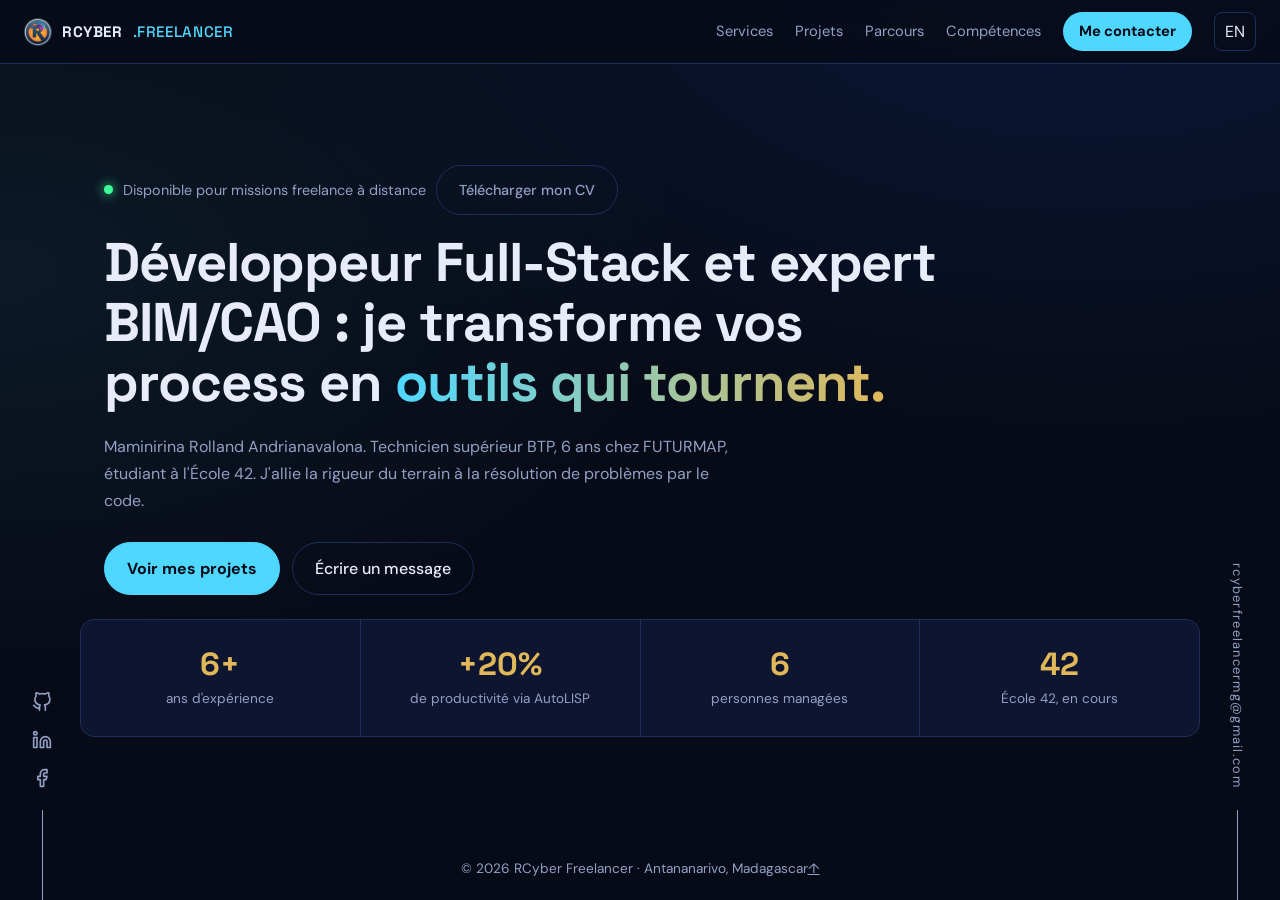
==== index.html @ d5f21560 "Merge branch 'main' of https://github.com/RollandMami/RollandMami.github.io" ====
<!doctype html>
<html lang="fr">
<head>
<meta charset="utf-8">
<meta name="viewport" content="width=device-width, initial-scale=1">
<title>Rolland Andrianavalona — Développeur Full-Stack, Django, BIM & CAO | RCyber Freelancer</title>
<meta name="description" content="Développeur Full-Stack (Python, Django, C/C++) et technicien BTP expert BIM/CAO (Revit, AutoCAD, IFC) à Madagascar. Applications sur mesure, automatisation AutoLISP, visualisation IFC. Missions freelance à distance.">
<meta name="author" content="Maminirina Rolland Andrianavalona">
<meta name="theme-color" content="#070b17">
<link rel="canonical" href="https://rollandmami.github.io/">
<meta property="og:type" content="website">
<meta property="og:title" content="Rolland Andrianavalona — Développeur Full-Stack, Django, BIM &amp; CAO | RCyber Freelancer">
<meta property="og:description" content="Développeur Full-Stack (Python, Django, C/C++) et technicien BTP expert BIM/CAO (Revit, AutoCAD, IFC) à Madagascar. Applications sur mesure, automatisation AutoLISP, visualisation IFC. Missions freelance à distance.">
<meta property="og:url" content="https://rollandmami.github.io/">
<meta property="og:image" content="https://rollandmami.github.io/assets/photo-profil.png">
<meta name="twitter:card" content="summary_large_image">
<link rel="preconnect" href="https://fonts.googleapis.com">
<link rel="preconnect" href="https://fonts.gstatic.com" crossorigin>
<link href="https://fonts.googleapis.com/css2?family=DM+Sans:wght@400;500;700&family=Space+Grotesk:wght@500;700&display=swap" rel="stylesheet">
<link rel="stylesheet" href="styles.css">
<link rel="icon" href="assets/logo_rolland.ico">
<script type="application/ld+json">
{"@context":"https://schema.org","@type":"Person","name":"Maminirina Rolland Andrianavalona","alternateName":"RCyber Freelancer","url":"https://rollandmami.github.io/","image":"https://rollandmami.github.io/assets/photo-profil.png","jobTitle":"Développeur Full-Stack & Expert BIM/CAO","email":"rcyberfreelancermg@gmail.com","address":{"@type":"PostalAddress","addressLocality":"Antananarivo","addressCountry":"MG"},"sameAs":["https://github.com/RollandMami"],"alumniOf":[{"@type":"EducationalOrganization","name":"École 42 Antananarivo"},{"@type":"EducationalOrganization","name":"IST-Tana"}],"knowsLanguage":["fr","en"],"knowsAbout":["Python","Django","C","C++","JavaScript","Flutter","Revit","AutoCAD","AutoLISP","BIM","IFC","Three.js"]}
</script>
</head>
<body>

<header class="top">
  <a class="brand" href="index.html" aria-label="Accueil"><img src="assets/logo_rolland.ico" alt="" width="28" height="28">RCYBER<b>.FREELANCER</b></a>
  <button class="burger" aria-label="Menu" aria-expanded="false">☰</button>
  <nav aria-label="Navigation principale">
    <a href="services.html" data-fr="Services" data-en="Services">Services</a>
    <a href="projects.html" data-fr="Projets" data-en="Projects">Projets</a>
    <a href="experience.html" data-fr="Parcours" data-en="Experience">Parcours</a>
    <a href="skills.html" data-fr="Compétences" data-en="Skills">Compétences</a>
    <a class="cta" href="contact.html" data-fr="Me contacter" data-en="Contact me">Me contacter</a>
    <button class="lang" type="button" aria-label="Switch language">EN</button>
  </nav>
</header>

<aside class="side side-left" aria-label="Réseaux sociaux"><ul><li><a href="https://github.com/RollandMami" target="_blank" rel="noopener noreferrer" aria-label="GitHub" title="GitHub"><svg viewBox="0 0 24 24" aria-hidden="true"><path d="M9 19c-5 1.5-5-2.5-7-3m14 6v-3.87a3.37 3.37 0 0 0-.94-2.61c3.14-.35 6.44-1.54 6.44-7A5.44 5.44 0 0 0 20 4.77 5.07 5.07 0 0 0 19.91 1S18.73.65 16 2.48a13.38 13.38 0 0 0-7 0C6.27.65 5.09 1 5.09 1A5.07 5.07 0 0 0 5 4.77a5.44 5.44 0 0 0-1.5 3.78c0 5.42 3.3 6.61 6.44 7A3.37 3.37 0 0 0 9 18.13V22"/></svg></a></li><li><a href="https://www.linkedin.com/in/VOTRE-PROFIL" target="_blank" rel="noopener noreferrer" aria-label="LinkedIn" title="LinkedIn"><svg viewBox="0 0 24 24" aria-hidden="true"><path d="M16 8a6 6 0 0 1 6 6v7h-4v-7a2 2 0 0 0-2-2 2 2 0 0 0-2 2v7h-4v-7a6 6 0 0 1 6-6z"/><rect x="2" y="9" width="4" height="12"/><circle cx="4" cy="4" r="2"/></svg></a></li><li><a href="https://www.facebook.com/VOTRE-PROFIL" target="_blank" rel="noopener noreferrer" aria-label="Facebook" title="Facebook"><svg viewBox="0 0 24 24" aria-hidden="true"><path d="M18 2h-3a5 5 0 0 0-5 5v3H7v4h3v8h4v-8h3l1-4h-4V7a1 1 0 0 1 1-1h3z"/></svg></a></li></ul></aside>
<aside class="side side-right"><a href="mailto:rcyberfreelancermg@gmail.com">rcyberfreelancermg@gmail.com</a></aside>
<main>
<section class="hero wrap" id="home">
  <div class="hero-text">
    <p class="status"><i></i><span data-fr="Disponible pour missions freelance à distance" data-en="Available for remote freelance work">Disponible pour missions freelance à distance</span><a class="btn" href="assets/cv-rolland-andrianavalona.pdf" download
      data-fr="Télécharger mon CV" data-en="Download my CV">Télécharger mon CV</a></p>
    <h1 data-fr="Développeur Full-Stack et expert BIM/CAO : je transforme vos process en <em>outils qui tournent.</em>" data-en="Full-Stack developer and BIM/CAD expert: I turn your workflows into <em>tools that run.</em>">Développeur Full-Stack et expert BIM/CAO : je transforme vos process en <em>outils qui tournent.</em></h1>
    <p class="lead" data-fr="Maminirina Rolland Andrianavalona. Technicien supérieur BTP, 6 ans chez FUTURMAP, étudiant à l'École 42. J'allie la rigueur du terrain à la résolution de problèmes par le code." data-en="Maminirina Rolland Andrianavalona. Civil engineering technician, 6 years at FUTURMAP, student at École 42. I combine field rigor with problem solving through code.">Maminirina Rolland Andrianavalona. Technicien supérieur BTP, 6 ans chez FUTURMAP, étudiant à l'École 42. J'allie la rigueur du terrain à la résolution de problèmes par le code.</p>
    <div class="actions">
      <a class="btn primary" href="projects.html" data-fr="Voir mes projets" data-en="See my work">Voir mes projets</a>
      <a class="btn" href="mailto:rcyberfreelancermg@gmail.com?subject=Projet%20freelance" data-fr="Écrire un message" data-en="Send a message">Écrire un message</a>
    </div>
  </div>
</section>

<section class="stats wrap" aria-label="Chiffres clés">
  <div><b>6+</b><span data-fr="ans d'expérience" data-en="years of experience">ans d'expérience</span></div>
  <div><b>+20%</b><span data-fr="de productivité via AutoLISP" data-en="productivity via AutoLISP">de productivité via AutoLISP</span></div>
  <div><b>6</b><span data-fr="personnes managées" data-en="people managed">personnes managées</span></div>
  <div><b>42</b><span data-fr="École 42, en cours" data-en="École 42, ongoing">École 42, en cours</span></div>
</section>
</main>
<footer class="wrap foot"><span>© <span id="year"></span> RCyber Freelancer · Antananarivo, Madagascar</span><div class="social-inline"><a href="https://github.com/RollandMami" target="_blank" rel="noopener noreferrer" aria-label="GitHub" title="GitHub"><svg viewBox="0 0 24 24" aria-hidden="true"><path d="M9 19c-5 1.5-5-2.5-7-3m14 6v-3.87a3.37 3.37 0 0 0-.94-2.61c3.14-.35 6.44-1.54 6.44-7A5.44 5.44 0 0 0 20 4.77 5.07 5.07 0 0 0 19.91 1S18.73.65 16 2.48a13.38 13.38 0 0 0-7 0C6.27.65 5.09 1 5.09 1A5.07 5.07 0 0 0 5 4.77a5.44 5.44 0 0 0-1.5 3.78c0 5.42 3.3 6.61 6.44 7A3.37 3.37 0 0 0 9 18.13V22"/></svg></a><a href="https://www.linkedin.com/in/VOTRE-PROFIL" target="_blank" rel="noopener noreferrer" aria-label="LinkedIn" title="LinkedIn"><svg viewBox="0 0 24 24" aria-hidden="true"><path d="M16 8a6 6 0 0 1 6 6v7h-4v-7a2 2 0 0 0-2-2 2 2 0 0 0-2 2v7h-4v-7a6 6 0 0 1 6-6z"/><rect x="2" y="9" width="4" height="12"/><circle cx="4" cy="4" r="2"/></svg></a><a href="https://www.facebook.com/VOTRE-PROFIL" target="_blank" rel="noopener noreferrer" aria-label="Facebook" title="Facebook"><svg viewBox="0 0 24 24" aria-hidden="true"><path d="M18 2h-3a5 5 0 0 0-5 5v3H7v4h3v8h4v-8h3l1-4h-4V7a1 1 0 0 1 1-1h3z"/></svg></a></div><a href="#" aria-label="Haut de page">↑</a></footer>
<script src="script.js"></script>
</body>
</html>
---- styles.css ----
:root{--bg:#070b17;--panel:#0e1530;--line:#1f2d5a;--cyan:#4fd8ff;--gold:#e0b85a;--text:#e8ecf8;--mut:#93a0c4;--r:14px}
*{box-sizing:border-box;margin:0}
html{scroll-behavior:smooth;scroll-padding-top:80px}
body{background:radial-gradient(900px 500px at 85% -5%,#12307a55,transparent),radial-gradient(700px 400px at 0 30%,#4fd8ff12,transparent),var(--bg);color:var(--text);font:400 1rem/1.7 'DM Sans',system-ui,sans-serif}
a{color:inherit}
:focus-visible{outline:2px solid var(--cyan);outline-offset:3px}
.wrap{max-width:1120px;margin:0 auto;padding:0 24px}
.top{position:sticky;top:0;z-index:10;display:flex;justify-content:space-between;align-items:center;padding:12px 24px;background:#070b17cc;backdrop-filter:blur(12px);border-bottom:1px solid var(--line)}
.brand{display:flex;align-items:center;gap:10px;text-decoration:none;font:700 .95rem 'Space Grotesk',sans-serif;letter-spacing:.04em}
.brand b{color:var(--cyan);font-weight:500}
nav{display:flex;align-items:center;gap:22px}
nav a{text-decoration:none;color:var(--mut);font-size:.92rem}
nav a:hover{color:var(--text)}
nav .cta{color:var(--bg);background:var(--cyan);padding:7px 16px;border-radius:99px;font-weight:700}
.lang,.burger{background:none;border:1px solid var(--line);color:var(--text);border-radius:8px;padding:5px 10px;cursor:pointer;font:inherit}
.burger{display:none}
.hero{display:grid;grid-template-columns:1fr;gap:40px;align-items:center;min-height:calc(100vh - 60px);padding-top:40px;padding-bottom:40px}
.status{display:flex;align-items:center;gap:10px;color:var(--mut);font-size:.9rem;margin-bottom:18px}
.status i{width:9px;height:9px;border-radius:50%;background:#3dff9a;box-shadow:0 0 12px #3dff9a}
h1{font:700 clamp(2rem,4.4vw,3.4rem)/1.1 'Space Grotesk',sans-serif;letter-spacing:-.02em}
h1 em{font-style:normal;background:linear-gradient(90deg,var(--cyan),var(--gold));-webkit-background-clip:text;background-clip:text;color:transparent}
.lead{color:var(--mut);max-width:58ch;margin:20px 0 28px}
.actions{display:flex;flex-wrap:wrap;gap:12px}
.btn{display:inline-block;text-decoration:none;padding:12px 22px;border-radius:99px;border:1px solid var(--line);font-weight:500;transition:.2s}
.btn:hover{border-color:var(--cyan)}
.btn.primary{background:var(--cyan);color:var(--bg);border-color:var(--cyan);font-weight:700}
.stats{display:grid;grid-template-columns:repeat(4,1fr);gap:1px;background:var(--line);border:1px solid var(--line);border-radius:var(--r);overflow:hidden;padding:0}
.stats div{background:var(--panel);padding:24px;text-align:center}
.stats b{display:block;font:700 2rem 'Space Grotesk',sans-serif;color:var(--gold)}
.stats span{color:var(--mut);font-size:.85rem}
.sec{padding-top:96px}
h2{font:700 clamp(1.6rem,3vw,2.2rem) 'Space Grotesk',sans-serif;margin-bottom:28px;letter-spacing:-.01em}
h3{font:700 1.1rem 'Space Grotesk',sans-serif;margin-bottom:8px}
.grid3{display:grid;grid-template-columns:repeat(3,1fr);gap:18px}
.grid3 article,.skills>div{background:var(--panel);border:1px solid var(--line);border-radius:var(--r);padding:24px}
.grid3 article p{color:var(--mut);font-size:.95rem}
.chips{display:flex;flex-wrap:wrap;gap:6px;margin-top:14px}
.chips span{font-size:.78rem;padding:3px 10px;border:1px solid var(--line);border-radius:99px;color:var(--cyan)}
.kind{display:block;color:var(--gold);font-size:.8rem;margin-bottom:6px}
.projects .feat{grid-column:span 3;border-color:var(--cyan);background:linear-gradient(120deg,#12307a55,var(--panel))}
.projects .feat p{max-width:70ch}
.projects article>a{display:inline-block;margin-top:12px;color:var(--cyan)}
.note{margin-top:20px;color:var(--mut)}
.timeline{list-style:none;padding:0 0 0 24px;border-left:1px solid var(--line)}
.timeline li{position:relative;padding:0 0 32px 12px}
.timeline li::before{content:"";position:absolute;left:-30px;top:8px;width:11px;height:11px;border-radius:50%;background:var(--gold)}
.timeline time{color:var(--gold);font-size:.85rem}
.timeline p{color:var(--mut);max-width:70ch}
.edu{margin-top:22px;color:var(--mut)}
.contact{text-align:center;padding-bottom:40px}
.contact p{color:var(--mut);margin-bottom:24px}
.contact .actions{justify-content:center}
.foot{display:flex;justify-content:space-between;padding-top:40px;padding-bottom:40px;color:var(--mut);font-size:.85rem}
@media(max-width:860px){
.hero,.grid3,.stats{grid-template-columns:1fr}
.stats{grid-template-columns:1fr 1fr}
.projects .feat{grid-column:auto}
.burger{display:block}
nav{display:none;position:absolute;top:100%;left:0;right:0;flex-direction:column;padding:18px;background:var(--bg);border-bottom:1px solid var(--line)}
nav.open{display:flex}
.hero{min-height:0}
}
@media(prefers-reduced-motion:reduce){html{scroll-behavior:auto}}

.form{max-width:560px;margin:0 auto;display:grid;gap:16px;text-align:left}
.form label{display:grid;gap:6px;color:var(--mut);font-size:.9rem}
.form input:not([type=hidden]),.form textarea{width:100%;background:var(--panel);border:1px solid var(--line);border-radius:10px;padding:12px 14px;color:var(--text);font:inherit}
.form input:focus,.form textarea:focus{border-color:var(--cyan);outline:none;box-shadow:0 0 0 3px #4fd8ff33}
.form .btn{justify-self:start;cursor:pointer;font:inherit;font-weight:700}
.form .btn:disabled{opacity:.6;cursor:wait}
.form-status{min-height:1.5em;font-size:.92rem;margin:0!important}
.form-status.ok{color:#3dff9a}.form-status.err{color:#ff8a8a}
.alt{margin-top:22px;color:var(--mut)!important;font-size:.9rem}
.alt a{color:var(--cyan)}

.chips span{display:inline-flex;align-items:center;gap:7px;padding:4px 11px 4px 8px}
.chips .ic{width:16px;height:16px;flex:none}

/* Multi-pages */
nav a.active{color:var(--text)}
nav a:not(.cta).active{border-bottom:2px solid var(--cyan);padding-bottom:2px}
nav .cta.active{box-shadow:0 0 0 3px #4fd8ff33}

/* Chaque page remplit exactement la hauteur de l'écran, sans blanc en bas */
html{background:var(--bg)}
body{min-height:100vh;min-height:100dvh;display:flex;flex-direction:column}
main{flex:1;display:flex;flex-direction:column;justify-content:center;width:100%}
main>*{width:100%}
.hero{min-height:0;padding-top:24px;padding-bottom:24px}
.stats{margin-bottom:24px}
main>.sec{padding-top:40px;padding-bottom:24px}
.contact{padding-bottom:24px}
.foot{padding-top:20px;padding-bottom:20px}

/* Accueil : texte seul */
.hero-text{max-width:860px}

/* Réseaux sociaux + email : lignes latérales fixes (écrans larges) */
.side{display:none;position:fixed;bottom:0;z-index:5;flex-direction:column;align-items:center;gap:22px}
.side::after{content:"";width:1px;height:90px;background:var(--mut)}
.side-left{left:32px}.side-right{right:32px}
.side ul{list-style:none;padding:0;display:flex;flex-direction:column;gap:18px}
.side a,.social-inline a{color:var(--mut);display:block;transition:.2s}
.side a:hover,.social-inline a:hover{color:var(--cyan);transform:translateY(-3px)}
.side svg,.social-inline svg{width:20px;height:20px;display:block;fill:none;stroke:currentColor;stroke-width:2;stroke-linecap:round;stroke-linejoin:round}
.side-right a{writing-mode:vertical-rl;letter-spacing:.1em;font-size:.8rem;text-decoration:none}
.social-inline{display:flex;gap:18px}
@media(min-width:1280px){.side{display:flex}.social-inline{display:none}}

/* Parcours : colonne profil à gauche */
.about{display:grid;grid-template-columns:300px 1fr;gap:48px;align-items:start}
.profile{position:sticky;top:84px;background:var(--panel);border:1px solid var(--line);border-radius:var(--r);padding:20px}
.profile img{display:block;width:100%;height:auto;aspect-ratio:4/5;object-fit:cover;object-position:center top;border-radius:10px;border:2px solid var(--cyan);box-shadow:0 0 30px #4fd8ff33}
.profile h3{margin:18px 0 12px}
.profile dl{display:grid;gap:12px;margin:0}
.profile dt{color:var(--gold);font-size:.78rem;text-transform:uppercase;letter-spacing:.06em}
.profile dd{margin:2px 0 0;color:var(--text);font-size:.95rem}
@media(max-width:860px){.about{grid-template-columns:1fr;gap:28px}.profile{position:static;max-width:340px}}

/* Captures de projets + agrandissement */
.shots{display:grid;grid-template-columns:repeat(3,1fr);gap:6px;margin:-8px -8px 16px}
.shot{display:block;border-radius:8px;overflow:hidden;border:1px solid var(--line);cursor:zoom-in;line-height:0;transition:.2s}
.shot:first-child{grid-column:1/-1}
.shot img{width:100%;height:auto;aspect-ratio:16/9;object-fit:cover;display:block;transition:transform .3s}
.shot:hover{border-color:var(--cyan)}
.shot:hover img{transform:scale(1.03)}
.lb{position:fixed;inset:0;z-index:50;display:grid;grid-template-rows:1fr auto;place-items:center;gap:10px;padding:16px;background:#030612f2}
.lb[hidden]{display:none}
.lb img{max-width:96vw;max-height:calc(100vh - 100px);max-height:calc(100dvh - 100px);width:auto;height:auto;border-radius:6px;background:#fff0}
.lb p{color:var(--mut);font-size:.9rem;text-align:center;margin:0}
.lb button{position:absolute;background:var(--panel);border:1px solid var(--line);color:var(--text);border-radius:50%;width:44px;height:44px;font:inherit;font-size:1.3rem;cursor:pointer;line-height:1}
.lb button:hover{border-color:var(--cyan);color:var(--cyan)}
.lb .x{top:14px;right:14px}.lb .pv{left:14px;top:50%}.lb .nx{right:14px;top:50%}
.lb-open{overflow:hidden}
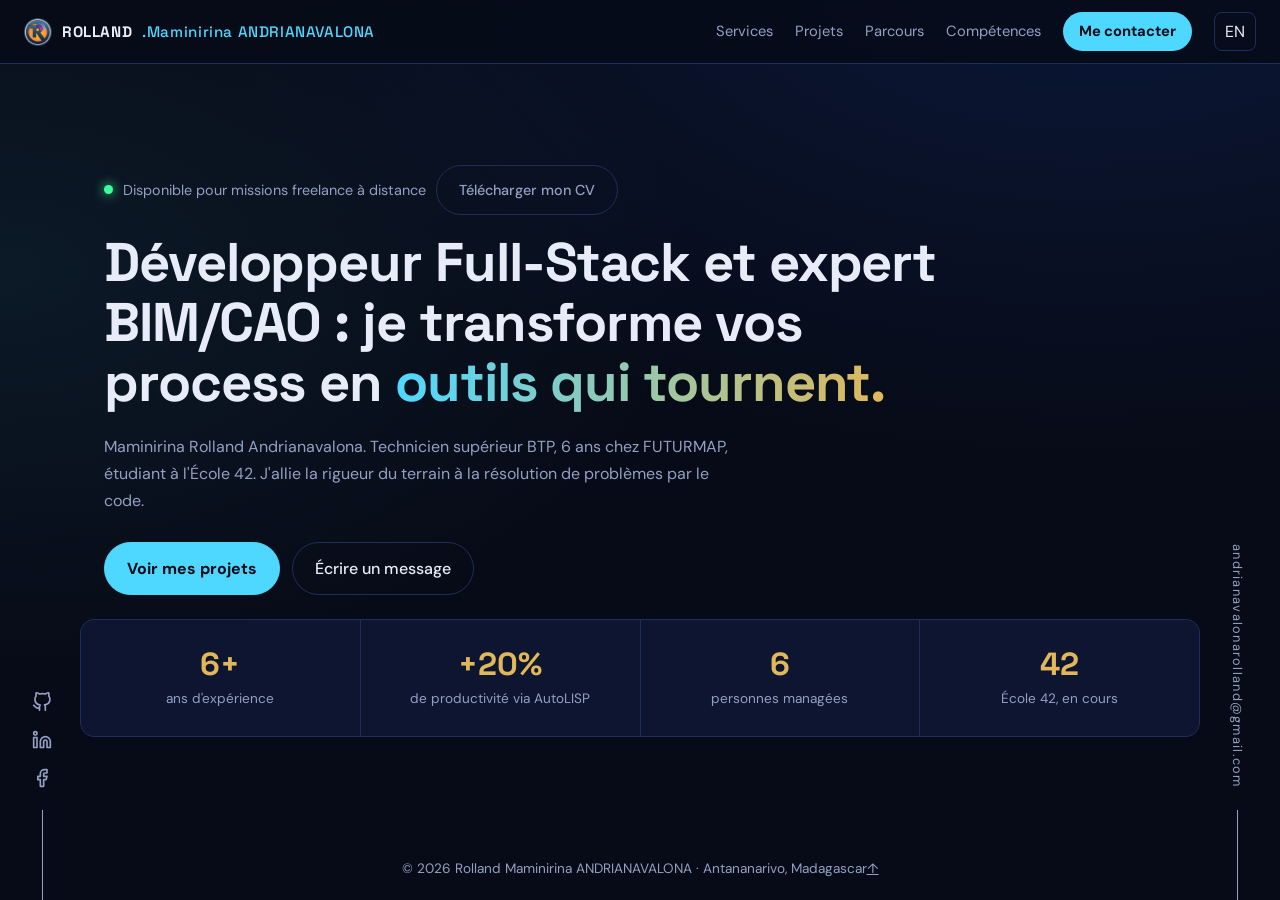
==== commit 1edee97c: "link, mail, skills css" ====
--- a/index.html
+++ b/index.html
@@ -1,67 +1,120 @@
 <!doctype html>
 <html lang="fr">
+
 <head>
-<meta charset="utf-8">
-<meta name="viewport" content="width=device-width, initial-scale=1">
-<title>Rolland Andrianavalona — Développeur Full-Stack, Django, BIM & CAO | RCyber Freelancer</title>
-<meta name="description" content="Développeur Full-Stack (Python, Django, C/C++) et technicien BTP expert BIM/CAO (Revit, AutoCAD, IFC) à Madagascar. Applications sur mesure, automatisation AutoLISP, visualisation IFC. Missions freelance à distance.">
-<meta name="author" content="Maminirina Rolland Andrianavalona">
-<meta name="theme-color" content="#070b17">
-<link rel="canonical" href="https://rollandmami.github.io/">
-<meta property="og:type" content="website">
-<meta property="og:title" content="Rolland Andrianavalona — Développeur Full-Stack, Django, BIM &amp; CAO | RCyber Freelancer">
-<meta property="og:description" content="Développeur Full-Stack (Python, Django, C/C++) et technicien BTP expert BIM/CAO (Revit, AutoCAD, IFC) à Madagascar. Applications sur mesure, automatisation AutoLISP, visualisation IFC. Missions freelance à distance.">
-<meta property="og:url" content="https://rollandmami.github.io/">
-<meta property="og:image" content="https://rollandmami.github.io/assets/photo-profil.png">
-<meta name="twitter:card" content="summary_large_image">
-<link rel="preconnect" href="https://fonts.googleapis.com">
-<link rel="preconnect" href="https://fonts.gstatic.com" crossorigin>
-<link href="https://fonts.googleapis.com/css2?family=DM+Sans:wght@400;500;700&family=Space+Grotesk:wght@500;700&display=swap" rel="stylesheet">
-<link rel="stylesheet" href="styles.css">
-<link rel="icon" href="assets/logo_rolland.ico">
-<script type="application/ld+json">
-{"@context":"https://schema.org","@type":"Person","name":"Maminirina Rolland Andrianavalona","alternateName":"RCyber Freelancer","url":"https://rollandmami.github.io/","image":"https://rollandmami.github.io/assets/photo-profil.png","jobTitle":"Développeur Full-Stack & Expert BIM/CAO","email":"rcyberfreelancermg@gmail.com","address":{"@type":"PostalAddress","addressLocality":"Antananarivo","addressCountry":"MG"},"sameAs":["https://github.com/RollandMami"],"alumniOf":[{"@type":"EducationalOrganization","name":"École 42 Antananarivo"},{"@type":"EducationalOrganization","name":"IST-Tana"}],"knowsLanguage":["fr","en"],"knowsAbout":["Python","Django","C","C++","JavaScript","Flutter","Revit","AutoCAD","AutoLISP","BIM","IFC","Three.js"]}
+  <meta charset="utf-8">
+  <meta name="viewport" content="width=device-width, initial-scale=1">
+  <title>Rolland Andrianavalona — Développeur Full-Stack, Django, BIM & CAO | RCyber Freelancer</title>
+  <meta name="description"
+    content="Développeur Full-Stack (Python, Django, C/C++) et technicien BTP expert BIM/CAO (Revit, AutoCAD, IFC) à Madagascar. Applications sur mesure, automatisation AutoLISP, visualisation IFC. Missions freelance à distance.">
+  <meta name="author" content="Maminirina Rolland Andrianavalona">
+  <meta name="theme-color" content="#070b17">
+  <link rel="canonical" href="https://rollandmami.github.io/">
+  <meta property="og:type" content="website">
+  <meta property="og:title"
+    content="Rolland Maminirina Andrianavalona — Développeur Full-Stack, Django, BIM &amp; CAO | RCyber Freelancer">
+  <meta property="og:description"
+    content="Développeur Full-Stack (Python, Django, C/C++) et technicien BTP expert BIM/CAO (Revit, AutoCAD, IFC) à Madagascar. Applications sur mesure, automatisation AutoLISP, visualisation IFC. Missions freelance à distance.">
+  <meta property="og:url" content="https://rollandmami.github.io/">
+  <meta property="og:image" content="https://rollandmami.github.io/assets/photo-profil.png">
+  <meta name="twitter:card" content="summary_large_image">
+  <link rel="preconnect" href="https://fonts.googleapis.com">
+  <link rel="preconnect" href="https://fonts.gstatic.com" crossorigin>
+  <link
+    href="https://fonts.googleapis.com/css2?family=DM+Sans:wght@400;500;700&family=Space+Grotesk:wght@500;700&display=swap"
+    rel="stylesheet">
+  <link rel="stylesheet" href="styles.css">
+  <link rel="icon" href="assets/logo_rolland.ico">
+  <script type="application/ld+json">
+{"@context":"https://schema.org","@type":"Person","name":"Maminirina Rolland Andrianavalona","alternateName":"RCyber Freelancer","url":"https://rollandmami.github.io/","image":"https://rollandmami.github.io/assets/photo-profil.png","jobTitle":"Développeur Full-Stack & Expert BIM/CAO","email":"andrianavalonarolland@gmail.com","address":{"@type":"PostalAddress","addressLocality":"Antananarivo","addressCountry":"MG"},"sameAs":["https://github.com/RollandMami"],"alumniOf":[{"@type":"EducationalOrganization","name":"École 42 Antananarivo"},{"@type":"EducationalOrganization","name":"IST-Tana"}],"knowsLanguage":["fr","en"],"knowsAbout":["Python","Django","C","C++","JavaScript","Flutter","Revit","AutoCAD","AutoLISP","BIM","IFC","Three.js"]}
 </script>
 </head>
+
 <body>
 
-<header class="top">
-  <a class="brand" href="index.html" aria-label="Accueil"><img src="assets/logo_rolland.ico" alt="" width="28" height="28">RCYBER<b>.FREELANCER</b></a>
-  <button class="burger" aria-label="Menu" aria-expanded="false">☰</button>
-  <nav aria-label="Navigation principale">
-    <a href="services.html" data-fr="Services" data-en="Services">Services</a>
-    <a href="projects.html" data-fr="Projets" data-en="Projects">Projets</a>
-    <a href="experience.html" data-fr="Parcours" data-en="Experience">Parcours</a>
-    <a href="skills.html" data-fr="Compétences" data-en="Skills">Compétences</a>
-    <a class="cta" href="contact.html" data-fr="Me contacter" data-en="Contact me">Me contacter</a>
-    <button class="lang" type="button" aria-label="Switch language">EN</button>
-  </nav>
-</header>
+  <header class="top">
+    <a class="brand" href="index.html" aria-label="Accueil"><img src="assets/logo_rolland.ico" alt="" width="28"
+        height="28">ROLLAND<b>.Maminirina ANDRIANAVALONA</b></a>
+    <button class="burger" aria-label="Menu" aria-expanded="false">☰</button>
+    <nav aria-label="Navigation principale">
+      <a href="services.html" data-fr="Services" data-en="Services">Services</a>
+      <a href="projects.html" data-fr="Projets" data-en="Projects">Projets</a>
+      <a href="experience.html" data-fr="Parcours" data-en="Experience">Parcours</a>
+      <a href="skills.html" data-fr="Compétences" data-en="Skills">Compétences</a>
+      <a class="cta" href="contact.html" data-fr="Me contacter" data-en="Contact me">Me contacter</a>
+      <button class="lang" type="button" aria-label="Switch language">EN</button>
+    </nav>
+  </header>
 
-<aside class="side side-left" aria-label="Réseaux sociaux"><ul><li><a href="https://github.com/RollandMami" target="_blank" rel="noopener noreferrer" aria-label="GitHub" title="GitHub"><svg viewBox="0 0 24 24" aria-hidden="true"><path d="M9 19c-5 1.5-5-2.5-7-3m14 6v-3.87a3.37 3.37 0 0 0-.94-2.61c3.14-.35 6.44-1.54 6.44-7A5.44 5.44 0 0 0 20 4.77 5.07 5.07 0 0 0 19.91 1S18.73.65 16 2.48a13.38 13.38 0 0 0-7 0C6.27.65 5.09 1 5.09 1A5.07 5.07 0 0 0 5 4.77a5.44 5.44 0 0 0-1.5 3.78c0 5.42 3.3 6.61 6.44 7A3.37 3.37 0 0 0 9 18.13V22"/></svg></a></li><li><a href="https://www.linkedin.com/in/VOTRE-PROFIL" target="_blank" rel="noopener noreferrer" aria-label="LinkedIn" title="LinkedIn"><svg viewBox="0 0 24 24" aria-hidden="true"><path d="M16 8a6 6 0 0 1 6 6v7h-4v-7a2 2 0 0 0-2-2 2 2 0 0 0-2 2v7h-4v-7a6 6 0 0 1 6-6z"/><rect x="2" y="9" width="4" height="12"/><circle cx="4" cy="4" r="2"/></svg></a></li><li><a href="https://www.facebook.com/VOTRE-PROFIL" target="_blank" rel="noopener noreferrer" aria-label="Facebook" title="Facebook"><svg viewBox="0 0 24 24" aria-hidden="true"><path d="M18 2h-3a5 5 0 0 0-5 5v3H7v4h3v8h4v-8h3l1-4h-4V7a1 1 0 0 1 1-1h3z"/></svg></a></li></ul></aside>
-<aside class="side side-right"><a href="mailto:rcyberfreelancermg@gmail.com">rcyberfreelancermg@gmail.com</a></aside>
-<main>
-<section class="hero wrap" id="home">
-  <div class="hero-text">
-    <p class="status"><i></i><span data-fr="Disponible pour missions freelance à distance" data-en="Available for remote freelance work">Disponible pour missions freelance à distance</span><a class="btn" href="assets/cv-rolland-andrianavalona.pdf" download
-      data-fr="Télécharger mon CV" data-en="Download my CV">Télécharger mon CV</a></p>
-    <h1 data-fr="Développeur Full-Stack et expert BIM/CAO : je transforme vos process en <em>outils qui tournent.</em>" data-en="Full-Stack developer and BIM/CAD expert: I turn your workflows into <em>tools that run.</em>">Développeur Full-Stack et expert BIM/CAO : je transforme vos process en <em>outils qui tournent.</em></h1>
-    <p class="lead" data-fr="Maminirina Rolland Andrianavalona. Technicien supérieur BTP, 6 ans chez FUTURMAP, étudiant à l'École 42. J'allie la rigueur du terrain à la résolution de problèmes par le code." data-en="Maminirina Rolland Andrianavalona. Civil engineering technician, 6 years at FUTURMAP, student at École 42. I combine field rigor with problem solving through code.">Maminirina Rolland Andrianavalona. Technicien supérieur BTP, 6 ans chez FUTURMAP, étudiant à l'École 42. J'allie la rigueur du terrain à la résolution de problèmes par le code.</p>
-    <div class="actions">
-      <a class="btn primary" href="projects.html" data-fr="Voir mes projets" data-en="See my work">Voir mes projets</a>
-      <a class="btn" href="mailto:rcyberfreelancermg@gmail.com?subject=Projet%20freelance" data-fr="Écrire un message" data-en="Send a message">Écrire un message</a>
-    </div>
-  </div>
-</section>
+  <aside class="side side-left" aria-label="Réseaux sociaux">
+    <ul>
+      <li><a href="https://github.com/RollandMami" target="_blank" rel="noopener noreferrer" aria-label="GitHub"
+          title="GitHub"><svg viewBox="0 0 24 24" aria-hidden="true">
+            <path
+              d="M9 19c-5 1.5-5-2.5-7-3m14 6v-3.87a3.37 3.37 0 0 0-.94-2.61c3.14-.35 6.44-1.54 6.44-7A5.44 5.44 0 0 0 20 4.77 5.07 5.07 0 0 0 19.91 1S18.73.65 16 2.48a13.38 13.38 0 0 0-7 0C6.27.65 5.09 1 5.09 1A5.07 5.07 0 0 0 5 4.77a5.44 5.44 0 0 0-1.5 3.78c0 5.42 3.3 6.61 6.44 7A3.37 3.37 0 0 0 9 18.13V22" />
+          </svg></a></li>
+      <li><a href="https://www.linkedin.com/in/maminirina-rolland-andrianavalona-64a94a229/" target="_blank" rel="noopener noreferrer"
+          aria-label="LinkedIn" title="LinkedIn"><svg viewBox="0 0 24 24" aria-hidden="true">
+            <path d="M16 8a6 6 0 0 1 6 6v7h-4v-7a2 2 0 0 0-2-2 2 2 0 0 0-2 2v7h-4v-7a6 6 0 0 1 6-6z" />
+            <rect x="2" y="9" width="4" height="12" />
+            <circle cx="4" cy="4" r="2" />
+          </svg></a></li>
+      <li><a href="https://www.facebook.com/VOTRE-PROFIL" target="_blank" rel="noopener noreferrer"
+          aria-label="Facebook" title="Facebook"><svg viewBox="0 0 24 24" aria-hidden="true">
+            <path d="M18 2h-3a5 5 0 0 0-5 5v3H7v4h3v8h4v-8h3l1-4h-4V7a1 1 0 0 1 1-1h3z" />
+          </svg></a></li>
+    </ul>
+  </aside>
+  <aside class="side side-right"><a href="mailto:andrianavalonarolland@gmail.com">andrianavalonarolland@gmail.com</a></aside>
+  <main>
+    <section class="hero wrap" id="home">
+      <div class="hero-text">
+        <p class="status"><i></i><span data-fr="Disponible pour missions freelance à distance"
+            data-en="Available for remote freelance work">Disponible pour missions freelance à distance</span><a
+            class="btn" href="assets/cv-rolland-andrianavalona.pdf" download data-fr="Télécharger mon CV"
+            data-en="Download my CV">Télécharger mon CV</a></p>
+        <h1
+          data-fr="Développeur Full-Stack et expert BIM/CAO : je transforme vos process en <em>outils qui tournent.</em>"
+          data-en="Full-Stack developer and BIM/CAD expert: I turn your workflows into <em>tools that run.</em>">
+          Développeur Full-Stack et expert BIM/CAO : je transforme vos process en <em>outils qui tournent.</em></h1>
+        <p class="lead"
+          data-fr="Maminirina Rolland Andrianavalona. Technicien supérieur BTP, 6 ans chez FUTURMAP, étudiant à l'École 42. J'allie la rigueur du terrain à la résolution de problèmes par le code."
+          data-en="Maminirina Rolland Andrianavalona. Civil engineering technician, 6 years at FUTURMAP, student at École 42. I combine field rigor with problem solving through code.">
+          Maminirina Rolland Andrianavalona. Technicien supérieur BTP, 6 ans chez FUTURMAP, étudiant à l'École 42.
+          J'allie la rigueur du terrain à la résolution de problèmes par le code.</p>
+        <div class="actions">
+          <a class="btn primary" href="projects.html" data-fr="Voir mes projets" data-en="See my work">Voir mes
+            projets</a>
+          <a class="btn" href="mailto:andrianavalonarolland@gmail.com?subject=Projet%20freelance"
+            data-fr="Écrire un message" data-en="Send a message">Écrire un message</a>
+        </div>
+      </div>
+    </section>
 
-<section class="stats wrap" aria-label="Chiffres clés">
-  <div><b>6+</b><span data-fr="ans d'expérience" data-en="years of experience">ans d'expérience</span></div>
-  <div><b>+20%</b><span data-fr="de productivité via AutoLISP" data-en="productivity via AutoLISP">de productivité via AutoLISP</span></div>
-  <div><b>6</b><span data-fr="personnes managées" data-en="people managed">personnes managées</span></div>
-  <div><b>42</b><span data-fr="École 42, en cours" data-en="École 42, ongoing">École 42, en cours</span></div>
-</section>
-</main>
-<footer class="wrap foot"><span>© <span id="year"></span> RCyber Freelancer · Antananarivo, Madagascar</span><div class="social-inline"><a href="https://github.com/RollandMami" target="_blank" rel="noopener noreferrer" aria-label="GitHub" title="GitHub"><svg viewBox="0 0 24 24" aria-hidden="true"><path d="M9 19c-5 1.5-5-2.5-7-3m14 6v-3.87a3.37 3.37 0 0 0-.94-2.61c3.14-.35 6.44-1.54 6.44-7A5.44 5.44 0 0 0 20 4.77 5.07 5.07 0 0 0 19.91 1S18.73.65 16 2.48a13.38 13.38 0 0 0-7 0C6.27.65 5.09 1 5.09 1A5.07 5.07 0 0 0 5 4.77a5.44 5.44 0 0 0-1.5 3.78c0 5.42 3.3 6.61 6.44 7A3.37 3.37 0 0 0 9 18.13V22"/></svg></a><a href="https://www.linkedin.com/in/VOTRE-PROFIL" target="_blank" rel="noopener noreferrer" aria-label="LinkedIn" title="LinkedIn"><svg viewBox="0 0 24 24" aria-hidden="true"><path d="M16 8a6 6 0 0 1 6 6v7h-4v-7a2 2 0 0 0-2-2 2 2 0 0 0-2 2v7h-4v-7a6 6 0 0 1 6-6z"/><rect x="2" y="9" width="4" height="12"/><circle cx="4" cy="4" r="2"/></svg></a><a href="https://www.facebook.com/VOTRE-PROFIL" target="_blank" rel="noopener noreferrer" aria-label="Facebook" title="Facebook"><svg viewBox="0 0 24 24" aria-hidden="true"><path d="M18 2h-3a5 5 0 0 0-5 5v3H7v4h3v8h4v-8h3l1-4h-4V7a1 1 0 0 1 1-1h3z"/></svg></a></div><a href="#" aria-label="Haut de page">↑</a></footer>
-<script src="script.js"></script>
+    <section class="stats wrap" aria-label="Chiffres clés">
+      <div><b>6+</b><span data-fr="ans d'expérience" data-en="years of experience">ans d'expérience</span></div>
+      <div><b>+20%</b><span data-fr="de productivité via AutoLISP" data-en="productivity via AutoLISP">de productivité
+          via AutoLISP</span></div>
+      <div><b>6</b><span data-fr="personnes managées" data-en="people managed">personnes managées</span></div>
+      <div><b>42</b><span data-fr="École 42, en cours" data-en="École 42, ongoing">École 42, en cours</span></div>
+    </section>
+  </main>
+  <footer class="wrap foot"><span>© <span id="year"></span> Rolland Maminirina ANDRIANAVALONA · Antananarivo, Madagascar</span>
+    <div class="social-inline"><a href="https://github.com/RollandMami" target="_blank" rel="noopener noreferrer"
+        aria-label="GitHub" title="GitHub"><svg viewBox="0 0 24 24" aria-hidden="true">
+          <path
+            d="M9 19c-5 1.5-5-2.5-7-3m14 6v-3.87a3.37 3.37 0 0 0-.94-2.61c3.14-.35 6.44-1.54 6.44-7A5.44 5.44 0 0 0 20 4.77 5.07 5.07 0 0 0 19.91 1S18.73.65 16 2.48a13.38 13.38 0 0 0-7 0C6.27.65 5.09 1 5.09 1A5.07 5.07 0 0 0 5 4.77a5.44 5.44 0 0 0-1.5 3.78c0 5.42 3.3 6.61 6.44 7A3.37 3.37 0 0 0 9 18.13V22" />
+        </svg></a><a href="https://www.linkedin.com/in/maminirina-rolland-andrianavalona-64a94a229/" target="_blank" rel="noopener noreferrer"
+        aria-label="LinkedIn" title="LinkedIn"><svg viewBox="0 0 24 24" aria-hidden="true">
+          <path d="M16 8a6 6 0 0 1 6 6v7h-4v-7a2 2 0 0 0-2-2 2 2 0 0 0-2 2v7h-4v-7a6 6 0 0 1 6-6z" />
+          <rect x="2" y="9" width="4" height="12" />
+          <circle cx="4" cy="4" r="2" />
+        </svg></a><a href="https://www.facebook.com/VOTRE-PROFIL" target="_blank" rel="noopener noreferrer"
+        aria-label="Facebook" title="Facebook"><svg viewBox="0 0 24 24" aria-hidden="true">
+          <path d="M18 2h-3a5 5 0 0 0-5 5v3H7v4h3v8h4v-8h3l1-4h-4V7a1 1 0 0 1 1-1h3z" />
+        </svg></a></div><a href="#" aria-label="Haut de page">↑</a>
+  </footer>
+  <script src="script.js"></script>
 </body>
-</html>
+
+</html>
--- a/styles.css
+++ b/styles.css
@@ -1,134 +1,796 @@
-:root{--bg:#070b17;--panel:#0e1530;--line:#1f2d5a;--cyan:#4fd8ff;--gold:#e0b85a;--text:#e8ecf8;--mut:#93a0c4;--r:14px}
-*{box-sizing:border-box;margin:0}
-html{scroll-behavior:smooth;scroll-padding-top:80px}
-body{background:radial-gradient(900px 500px at 85% -5%,#12307a55,transparent),radial-gradient(700px 400px at 0 30%,#4fd8ff12,transparent),var(--bg);color:var(--text);font:400 1rem/1.7 'DM Sans',system-ui,sans-serif}
-a{color:inherit}
-:focus-visible{outline:2px solid var(--cyan);outline-offset:3px}
-.wrap{max-width:1120px;margin:0 auto;padding:0 24px}
-.top{position:sticky;top:0;z-index:10;display:flex;justify-content:space-between;align-items:center;padding:12px 24px;background:#070b17cc;backdrop-filter:blur(12px);border-bottom:1px solid var(--line)}
-.brand{display:flex;align-items:center;gap:10px;text-decoration:none;font:700 .95rem 'Space Grotesk',sans-serif;letter-spacing:.04em}
-.brand b{color:var(--cyan);font-weight:500}
-nav{display:flex;align-items:center;gap:22px}
-nav a{text-decoration:none;color:var(--mut);font-size:.92rem}
-nav a:hover{color:var(--text)}
-nav .cta{color:var(--bg);background:var(--cyan);padding:7px 16px;border-radius:99px;font-weight:700}
-.lang,.burger{background:none;border:1px solid var(--line);color:var(--text);border-radius:8px;padding:5px 10px;cursor:pointer;font:inherit}
-.burger{display:none}
-.hero{display:grid;grid-template-columns:1fr;gap:40px;align-items:center;min-height:calc(100vh - 60px);padding-top:40px;padding-bottom:40px}
-.status{display:flex;align-items:center;gap:10px;color:var(--mut);font-size:.9rem;margin-bottom:18px}
-.status i{width:9px;height:9px;border-radius:50%;background:#3dff9a;box-shadow:0 0 12px #3dff9a}
-h1{font:700 clamp(2rem,4.4vw,3.4rem)/1.1 'Space Grotesk',sans-serif;letter-spacing:-.02em}
-h1 em{font-style:normal;background:linear-gradient(90deg,var(--cyan),var(--gold));-webkit-background-clip:text;background-clip:text;color:transparent}
-.lead{color:var(--mut);max-width:58ch;margin:20px 0 28px}
-.actions{display:flex;flex-wrap:wrap;gap:12px}
-.btn{display:inline-block;text-decoration:none;padding:12px 22px;border-radius:99px;border:1px solid var(--line);font-weight:500;transition:.2s}
-.btn:hover{border-color:var(--cyan)}
-.btn.primary{background:var(--cyan);color:var(--bg);border-color:var(--cyan);font-weight:700}
-.stats{display:grid;grid-template-columns:repeat(4,1fr);gap:1px;background:var(--line);border:1px solid var(--line);border-radius:var(--r);overflow:hidden;padding:0}
-.stats div{background:var(--panel);padding:24px;text-align:center}
-.stats b{display:block;font:700 2rem 'Space Grotesk',sans-serif;color:var(--gold)}
-.stats span{color:var(--mut);font-size:.85rem}
-.sec{padding-top:96px}
-h2{font:700 clamp(1.6rem,3vw,2.2rem) 'Space Grotesk',sans-serif;margin-bottom:28px;letter-spacing:-.01em}
-h3{font:700 1.1rem 'Space Grotesk',sans-serif;margin-bottom:8px}
-.grid3{display:grid;grid-template-columns:repeat(3,1fr);gap:18px}
-.grid3 article,.skills>div{background:var(--panel);border:1px solid var(--line);border-radius:var(--r);padding:24px}
-.grid3 article p{color:var(--mut);font-size:.95rem}
-.chips{display:flex;flex-wrap:wrap;gap:6px;margin-top:14px}
-.chips span{font-size:.78rem;padding:3px 10px;border:1px solid var(--line);border-radius:99px;color:var(--cyan)}
-.kind{display:block;color:var(--gold);font-size:.8rem;margin-bottom:6px}
-.projects .feat{grid-column:span 3;border-color:var(--cyan);background:linear-gradient(120deg,#12307a55,var(--panel))}
-.projects .feat p{max-width:70ch}
-.projects article>a{display:inline-block;margin-top:12px;color:var(--cyan)}
-.note{margin-top:20px;color:var(--mut)}
-.timeline{list-style:none;padding:0 0 0 24px;border-left:1px solid var(--line)}
-.timeline li{position:relative;padding:0 0 32px 12px}
-.timeline li::before{content:"";position:absolute;left:-30px;top:8px;width:11px;height:11px;border-radius:50%;background:var(--gold)}
-.timeline time{color:var(--gold);font-size:.85rem}
-.timeline p{color:var(--mut);max-width:70ch}
-.edu{margin-top:22px;color:var(--mut)}
-.contact{text-align:center;padding-bottom:40px}
-.contact p{color:var(--mut);margin-bottom:24px}
-.contact .actions{justify-content:center}
-.foot{display:flex;justify-content:space-between;padding-top:40px;padding-bottom:40px;color:var(--mut);font-size:.85rem}
-@media(max-width:860px){
-.hero,.grid3,.stats{grid-template-columns:1fr}
-.stats{grid-template-columns:1fr 1fr}
-.projects .feat{grid-column:auto}
-.burger{display:block}
-nav{display:none;position:absolute;top:100%;left:0;right:0;flex-direction:column;padding:18px;background:var(--bg);border-bottom:1px solid var(--line)}
-nav.open{display:flex}
-.hero{min-height:0}
-}
-@media(prefers-reduced-motion:reduce){html{scroll-behavior:auto}}
-
-.form{max-width:560px;margin:0 auto;display:grid;gap:16px;text-align:left}
-.form label{display:grid;gap:6px;color:var(--mut);font-size:.9rem}
-.form input:not([type=hidden]),.form textarea{width:100%;background:var(--panel);border:1px solid var(--line);border-radius:10px;padding:12px 14px;color:var(--text);font:inherit}
-.form input:focus,.form textarea:focus{border-color:var(--cyan);outline:none;box-shadow:0 0 0 3px #4fd8ff33}
-.form .btn{justify-self:start;cursor:pointer;font:inherit;font-weight:700}
-.form .btn:disabled{opacity:.6;cursor:wait}
-.form-status{min-height:1.5em;font-size:.92rem;margin:0!important}
-.form-status.ok{color:#3dff9a}.form-status.err{color:#ff8a8a}
-.alt{margin-top:22px;color:var(--mut)!important;font-size:.9rem}
-.alt a{color:var(--cyan)}
-
-.chips span{display:inline-flex;align-items:center;gap:7px;padding:4px 11px 4px 8px}
-.chips .ic{width:16px;height:16px;flex:none}
+:root {
+    --bg: #070b17;
+    --panel: #0e1530;
+    --line: #1f2d5a;
+    --cyan: #4fd8ff;
+    --gold: #e0b85a;
+    --text: #e8ecf8;
+    --mut: #93a0c4;
+    --r: 14px
+}
+
+* {
+    box-sizing: border-box;
+    margin: 0
+}
+
+html {
+    scroll-behavior: smooth;
+    scroll-padding-top: 80px
+}
+
+body {
+    background: radial-gradient(900px 500px at 85% -5%, #12307a55, transparent), radial-gradient(700px 400px at 0 30%, #4fd8ff12, transparent), var(--bg);
+    color: var(--text);
+    font: 400 1rem/1.7 'DM Sans', system-ui, sans-serif
+}
+
+a {
+    color: inherit
+}
+
+:focus-visible {
+    outline: 2px solid var(--cyan);
+    outline-offset: 3px
+}
+
+.wrap {
+    max-width: 1120px;
+    margin: 0 auto;
+    padding: 0 24px
+}
+
+.top {
+    position: sticky;
+    top: 0;
+    z-index: 10;
+    display: flex;
+    justify-content: space-between;
+    align-items: center;
+    padding: 12px 24px;
+    background: #070b17cc;
+    backdrop-filter: blur(12px);
+    border-bottom: 1px solid var(--line)
+}
+
+.brand {
+    display: flex;
+    align-items: center;
+    gap: 10px;
+    text-decoration: none;
+    font: 700 .95rem 'Space Grotesk', sans-serif;
+    letter-spacing: .04em
+}
+
+.brand b {
+    color: var(--cyan);
+    font-weight: 500
+}
+
+nav {
+    display: flex;
+    align-items: center;
+    gap: 22px
+}
+
+nav a {
+    text-decoration: none;
+    color: var(--mut);
+    font-size: .92rem
+}
+
+nav a:hover {
+    color: var(--text)
+}
+
+nav .cta {
+    color: var(--bg);
+    background: var(--cyan);
+    padding: 7px 16px;
+    border-radius: 99px;
+    font-weight: 700
+}
+
+.lang,
+.burger {
+    background: none;
+    border: 1px solid var(--line);
+    color: var(--text);
+    border-radius: 8px;
+    padding: 5px 10px;
+    cursor: pointer;
+    font: inherit
+}
+
+.burger {
+    display: none
+}
+
+.hero {
+    display: grid;
+    grid-template-columns: 1fr;
+    gap: 40px;
+    align-items: center;
+    min-height: calc(100vh - 60px);
+    padding-top: 40px;
+    padding-bottom: 40px
+}
+
+.status {
+    display: flex;
+    align-items: center;
+    gap: 10px;
+    color: var(--mut);
+    font-size: .9rem;
+    margin-bottom: 18px
+}
+
+.status i {
+    width: 9px;
+    height: 9px;
+    border-radius: 50%;
+    background: #3dff9a;
+    box-shadow: 0 0 12px #3dff9a
+}
+
+h1 {
+    font: 700 clamp(2rem, 4.4vw, 3.4rem)/1.1 'Space Grotesk', sans-serif;
+    letter-spacing: -.02em
+}
+
+h1 em {
+    font-style: normal;
+    background: linear-gradient(90deg, var(--cyan), var(--gold));
+    -webkit-background-clip: text;
+    background-clip: text;
+    color: transparent
+}
+
+.lead {
+    color: var(--mut);
+    max-width: 58ch;
+    margin: 20px 0 28px
+}
+
+.actions {
+    display: flex;
+    flex-wrap: wrap;
+    gap: 12px
+}
+
+.btn {
+    display: inline-block;
+    text-decoration: none;
+    padding: 12px 22px;
+    border-radius: 99px;
+    border: 1px solid var(--line);
+    font-weight: 500;
+    transition: .2s
+}
+
+.btn:hover {
+    border-color: var(--cyan)
+}
+
+.btn.primary {
+    background: var(--cyan);
+    color: var(--bg);
+    border-color: var(--cyan);
+    font-weight: 700
+}
+
+.stats {
+    display: grid;
+    grid-template-columns: repeat(4, 1fr);
+    gap: 1px;
+    background: var(--line);
+    border: 1px solid var(--line);
+    border-radius: var(--r);
+    overflow: hidden;
+    padding: 0
+}
+
+.stats div {
+    background: var(--panel);
+    padding: 24px;
+    text-align: center
+}
+
+.stats b {
+    display: block;
+    font: 700 2rem 'Space Grotesk', sans-serif;
+    color: var(--gold)
+}
+
+.stats span {
+    color: var(--mut);
+    font-size: .85rem
+}
+
+.sec {
+    padding-top: 96px
+}
+
+h2 {
+    font: 700 clamp(1.6rem, 3vw, 2.2rem) 'Space Grotesk', sans-serif;
+    margin-bottom: 28px;
+    letter-spacing: -.01em
+}
+
+h3 {
+    font: 700 1.1rem 'Space Grotesk', sans-serif;
+    margin-bottom: 8px
+}
+
+.grid3 {
+    display: grid;
+    grid-template-columns: repeat(3, 1fr);
+    gap: 18px
+}
+
+.grid3 article,
+.skills>div {
+    background: var(--panel);
+    border: 1px solid var(--line);
+    border-radius: var(--r);
+    padding: 24px
+}
+
+.grid3 article p {
+    color: var(--mut);
+    font-size: .95rem
+}
+
+.chips {
+    display: flex;
+    flex-wrap: wrap;
+    gap: 6px;
+    margin-top: 14px
+}
+
+.chips span {
+    font-size: .78rem;
+    padding: 3px 10px;
+    border: 1px solid var(--line);
+    border-radius: 99px;
+    color: var(--cyan)
+}
+
+.kind {
+    display: block;
+    color: var(--gold);
+    font-size: .8rem;
+    margin-bottom: 6px
+}
+
+.projects .feat {
+    grid-column: span 3;
+    border-color: var(--cyan);
+    background: linear-gradient(120deg, #12307a55, var(--panel))
+}
+
+.projects .feat p {
+    max-width: 70ch
+}
+
+.projects article>a {
+    display: inline-block;
+    margin-top: 12px;
+    color: var(--cyan)
+}
+
+.note {
+    margin-top: 20px;
+    color: var(--mut)
+}
+
+.timeline {
+    list-style: none;
+    padding: 0 0 0 24px;
+    border-left: 1px solid var(--line)
+}
+
+.timeline li {
+    position: relative;
+    padding: 0 0 32px 12px
+}
+
+.timeline li::before {
+    content: "";
+    position: absolute;
+    left: -30px;
+    top: 8px;
+    width: 11px;
+    height: 11px;
+    border-radius: 50%;
+    background: var(--gold)
+}
+
+.timeline time {
+    color: var(--gold);
+    font-size: .85rem
+}
+
+.timeline p {
+    color: var(--mut);
+    max-width: 70ch
+}
+
+.edu {
+    margin-top: 22px;
+    color: var(--mut)
+}
+
+.contact {
+    text-align: center;
+    padding-bottom: 40px
+}
+
+.contact p {
+    color: var(--mut);
+    margin-bottom: 24px
+}
+
+.contact .actions {
+    justify-content: center
+}
+
+.foot {
+    display: flex;
+    justify-content: space-between;
+    padding-top: 40px;
+    padding-bottom: 40px;
+    color: var(--mut);
+    font-size: .85rem
+}
+
+@media(max-width:860px) {
+
+    .hero,
+    .grid3,
+    .stats {
+        grid-template-columns: 1fr
+    }
+
+    .stats {
+        grid-template-columns: 1fr 1fr
+    }
+
+    .projects .feat {
+        grid-column: auto
+    }
+
+    .burger {
+        display: block
+    }
+
+    nav {
+        display: none;
+        position: absolute;
+        top: 100%;
+        left: 0;
+        right: 0;
+        flex-direction: column;
+        padding: 18px;
+        background: var(--bg);
+        border-bottom: 1px solid var(--line)
+    }
+
+    nav.open {
+        display: flex
+    }
+
+    .hero {
+        min-height: 0
+    }
+}
+
+@media(prefers-reduced-motion:reduce) {
+    html {
+        scroll-behavior: auto
+    }
+}
+
+.form {
+    max-width: 560px;
+    margin: 0 auto;
+    display: grid;
+    gap: 16px;
+    text-align: left
+}
+
+.form label {
+    display: grid;
+    gap: 6px;
+    color: var(--mut);
+    font-size: .9rem
+}
+
+.form input:not([type=hidden]),
+.form textarea {
+    width: 100%;
+    background: var(--panel);
+    border: 1px solid var(--line);
+    border-radius: 10px;
+    padding: 12px 14px;
+    color: var(--text);
+    font: inherit
+}
+
+.form input:focus,
+.form textarea:focus {
+    border-color: var(--cyan);
+    outline: none;
+    box-shadow: 0 0 0 3px #4fd8ff33
+}
+
+.form .btn {
+    justify-self: start;
+    cursor: pointer;
+    font: inherit;
+    font-weight: 700
+}
+
+.form .btn:disabled {
+    opacity: .6;
+    cursor: wait
+}
+
+.form-status {
+    min-height: 1.5em;
+    font-size: .92rem;
+    margin: 0 !important
+}
+
+.form-status.ok {
+    color: #3dff9a
+}
+
+.form-status.err {
+    color: #ff8a8a
+}
+
+.alt {
+    margin-top: 22px;
+    color: var(--mut) !important;
+    font-size: .9rem
+}
+
+.alt a {
+    color: var(--cyan)
+}
+
+.chips span {
+    display: inline-flex;
+    align-items: center;
+    gap: 7px;
+    padding: 4px 11px 4px 8px
+}
+
+.chips .ic {
+    width: 16px;
+    height: 16px;
+    flex: none
+}
 
 /* Multi-pages */
-nav a.active{color:var(--text)}
-nav a:not(.cta).active{border-bottom:2px solid var(--cyan);padding-bottom:2px}
-nav .cta.active{box-shadow:0 0 0 3px #4fd8ff33}
+nav a.active {
+    color: var(--text)
+}
+
+nav a:not(.cta).active {
+    border-bottom: 2px solid var(--cyan);
+    padding-bottom: 2px
+}
+
+nav .cta.active {
+    box-shadow: 0 0 0 3px #4fd8ff33
+}
 
 /* Chaque page remplit exactement la hauteur de l'écran, sans blanc en bas */
-html{background:var(--bg)}
-body{min-height:100vh;min-height:100dvh;display:flex;flex-direction:column}
-main{flex:1;display:flex;flex-direction:column;justify-content:center;width:100%}
-main>*{width:100%}
-.hero{min-height:0;padding-top:24px;padding-bottom:24px}
-.stats{margin-bottom:24px}
-main>.sec{padding-top:40px;padding-bottom:24px}
-.contact{padding-bottom:24px}
-.foot{padding-top:20px;padding-bottom:20px}
+html {
+    background: var(--bg)
+}
+
+body {
+    min-height: 100vh;
+    min-height: 100dvh;
+    display: flex;
+    flex-direction: column
+}
+
+main {
+    flex: 1;
+    display: flex;
+    flex-direction: column;
+    justify-content: center;
+    width: 100%
+}
+
+main>* {
+    width: 100%
+}
+
+.hero {
+    min-height: 0;
+    padding-top: 24px;
+    padding-bottom: 24px
+}
+
+.stats {
+    margin-bottom: 24px
+}
+
+main>.sec {
+    padding-top: 40px;
+    padding-bottom: 24px
+}
+
+.contact {
+    padding-bottom: 24px
+}
+
+.foot {
+    padding-top: 20px;
+    padding-bottom: 20px
+}
 
 /* Accueil : texte seul */
-.hero-text{max-width:860px}
+.hero-text {
+    max-width: 860px
+}
 
 /* Réseaux sociaux + email : lignes latérales fixes (écrans larges) */
-.side{display:none;position:fixed;bottom:0;z-index:5;flex-direction:column;align-items:center;gap:22px}
-.side::after{content:"";width:1px;height:90px;background:var(--mut)}
-.side-left{left:32px}.side-right{right:32px}
-.side ul{list-style:none;padding:0;display:flex;flex-direction:column;gap:18px}
-.side a,.social-inline a{color:var(--mut);display:block;transition:.2s}
-.side a:hover,.social-inline a:hover{color:var(--cyan);transform:translateY(-3px)}
-.side svg,.social-inline svg{width:20px;height:20px;display:block;fill:none;stroke:currentColor;stroke-width:2;stroke-linecap:round;stroke-linejoin:round}
-.side-right a{writing-mode:vertical-rl;letter-spacing:.1em;font-size:.8rem;text-decoration:none}
-.social-inline{display:flex;gap:18px}
-@media(min-width:1280px){.side{display:flex}.social-inline{display:none}}
+.side {
+    display: none;
+    position: fixed;
+    bottom: 0;
+    z-index: 5;
+    flex-direction: column;
+    align-items: center;
+    gap: 22px
+}
+
+.side::after {
+    content: "";
+    width: 1px;
+    height: 90px;
+    background: var(--mut)
+}
+
+.side-left {
+    left: 32px
+}
+
+.side-right {
+    right: 32px
+}
+
+.side ul {
+    list-style: none;
+    padding: 0;
+    display: flex;
+    flex-direction: column;
+    gap: 18px
+}
+
+.side a,
+.social-inline a {
+    color: var(--mut);
+    display: block;
+    transition: .2s
+}
+
+.side a:hover,
+.social-inline a:hover {
+    color: var(--cyan);
+    transform: translateY(-3px)
+}
+
+.side svg,
+.social-inline svg {
+    width: 20px;
+    height: 20px;
+    display: block;
+    fill: none;
+    stroke: currentColor;
+    stroke-width: 2;
+    stroke-linecap: round;
+    stroke-linejoin: round
+}
+
+.side-right a {
+    writing-mode: vertical-rl;
+    letter-spacing: .1em;
+    font-size: .8rem;
+    text-decoration: none
+}
+
+.social-inline {
+    display: flex;
+    gap: 18px
+}
+
+@media(min-width:1280px) {
+    .side {
+        display: flex
+    }
+
+    .social-inline {
+        display: none
+    }
+}
 
 /* Parcours : colonne profil à gauche */
-.about{display:grid;grid-template-columns:300px 1fr;gap:48px;align-items:start}
-.profile{position:sticky;top:84px;background:var(--panel);border:1px solid var(--line);border-radius:var(--r);padding:20px}
-.profile img{display:block;width:100%;height:auto;aspect-ratio:4/5;object-fit:cover;object-position:center top;border-radius:10px;border:2px solid var(--cyan);box-shadow:0 0 30px #4fd8ff33}
-.profile h3{margin:18px 0 12px}
-.profile dl{display:grid;gap:12px;margin:0}
-.profile dt{color:var(--gold);font-size:.78rem;text-transform:uppercase;letter-spacing:.06em}
-.profile dd{margin:2px 0 0;color:var(--text);font-size:.95rem}
-@media(max-width:860px){.about{grid-template-columns:1fr;gap:28px}.profile{position:static;max-width:340px}}
+.about {
+    display: grid;
+    grid-template-columns: 300px 1fr;
+    gap: 48px;
+    align-items: start
+}
+
+.profile {
+    position: sticky;
+    top: 84px;
+    background: var(--panel);
+    border: 1px solid var(--line);
+    border-radius: var(--r);
+    padding: 20px
+}
+
+.profile img {
+    display: block;
+    width: 100%;
+    height: auto;
+    aspect-ratio: 4/5;
+    object-fit: cover;
+    object-position: center top;
+    border-radius: 10px;
+    border: 2px solid var(--cyan);
+    box-shadow: 0 0 30px #4fd8ff33
+}
+
+.profile h3 {
+    margin: 18px 0 12px
+}
+
+.profile dl {
+    display: grid;
+    gap: 12px;
+    margin: 0
+}
+
+.profile dt {
+    color: var(--gold);
+    font-size: .78rem;
+    text-transform: uppercase;
+    letter-spacing: .06em
+}
+
+.profile dd {
+    margin: 2px 0 0;
+    color: var(--text);
+    font-size: .95rem
+}
+
+@media(max-width:860px) {
+    .about {
+        grid-template-columns: 1fr;
+        gap: 28px
+    }
+
+    .profile {
+        position: static;
+        max-width: 340px
+    }
+}
 
 /* Captures de projets + agrandissement */
-.shots{display:grid;grid-template-columns:repeat(3,1fr);gap:6px;margin:-8px -8px 16px}
-.shot{display:block;border-radius:8px;overflow:hidden;border:1px solid var(--line);cursor:zoom-in;line-height:0;transition:.2s}
-.shot:first-child{grid-column:1/-1}
-.shot img{width:100%;height:auto;aspect-ratio:16/9;object-fit:cover;display:block;transition:transform .3s}
-.shot:hover{border-color:var(--cyan)}
-.shot:hover img{transform:scale(1.03)}
-.lb{position:fixed;inset:0;z-index:50;display:grid;grid-template-rows:1fr auto;place-items:center;gap:10px;padding:16px;background:#030612f2}
-.lb[hidden]{display:none}
-.lb img{max-width:96vw;max-height:calc(100vh - 100px);max-height:calc(100dvh - 100px);width:auto;height:auto;border-radius:6px;background:#fff0}
-.lb p{color:var(--mut);font-size:.9rem;text-align:center;margin:0}
-.lb button{position:absolute;background:var(--panel);border:1px solid var(--line);color:var(--text);border-radius:50%;width:44px;height:44px;font:inherit;font-size:1.3rem;cursor:pointer;line-height:1}
-.lb button:hover{border-color:var(--cyan);color:var(--cyan)}
-.lb .x{top:14px;right:14px}.lb .pv{left:14px;top:50%}.lb .nx{right:14px;top:50%}
-.lb-open{overflow:hidden}
+.shots {
+    display: grid;
+    grid-template-columns: repeat(3, 1fr);
+    gap: 6px;
+    margin: -8px -8px 16px
+}
+
+.shot {
+    display: block;
+    border-radius: 8px;
+    overflow: hidden;
+    border: 1px solid var(--line);
+    cursor: zoom-in;
+    line-height: 0;
+    transition: .2s
+}
+
+.shot:first-child {
+    grid-column: 1/-1
+}
+
+.shot img {
+    width: 100%;
+    height: auto;
+    aspect-ratio: 16/9;
+    object-fit: cover;
+    display: block;
+    transition: transform .3s
+}
+
+.shot:hover {
+    border-color: var(--cyan)
+}
+
+.shot:hover img {
+    transform: scale(1.03)
+}
+
+.lb {
+    position: fixed;
+    inset: 0;
+    z-index: 50;
+    display: grid;
+    grid-template-rows: 1fr auto;
+    place-items: center;
+    gap: 10px;
+    padding: 16px;
+    background: #030612f2
+}
+
+.lb[hidden] {
+    display: none
+}
+
+.lb img {
+    max-width: 96vw;
+    max-height: calc(100vh - 100px);
+    max-height: calc(100dvh - 100px);
+    width: auto;
+    height: auto;
+    border-radius: 6px;
+    background: #fff0
+}
+
+.lb p {
+    color: var(--mut);
+    font-size: .9rem;
+    text-align: center;
+    margin: 0
+}
+
+.lb button {
+    position: absolute;
+    background: var(--panel);
+    border: 1px solid var(--line);
+    color: var(--text);
+    border-radius: 50%;
+    width: 44px;
+    height: 44px;
+    font: inherit;
+    font-size: 1.3rem;
+    cursor: pointer;
+    line-height: 1
+}
+
+.lb button:hover {
+    border-color: var(--cyan);
+    color: var(--cyan)
+}
+
+.lb .x {
+    top: 14px;
+    right: 14px
+}
+
+.lb .pv {
+    left: 14px;
+    top: 50%
+}
+
+.lb .nx {
+    right: 14px;
+    top: 50%
+}
+
+.lb-open {
+    overflow: hidden
+}
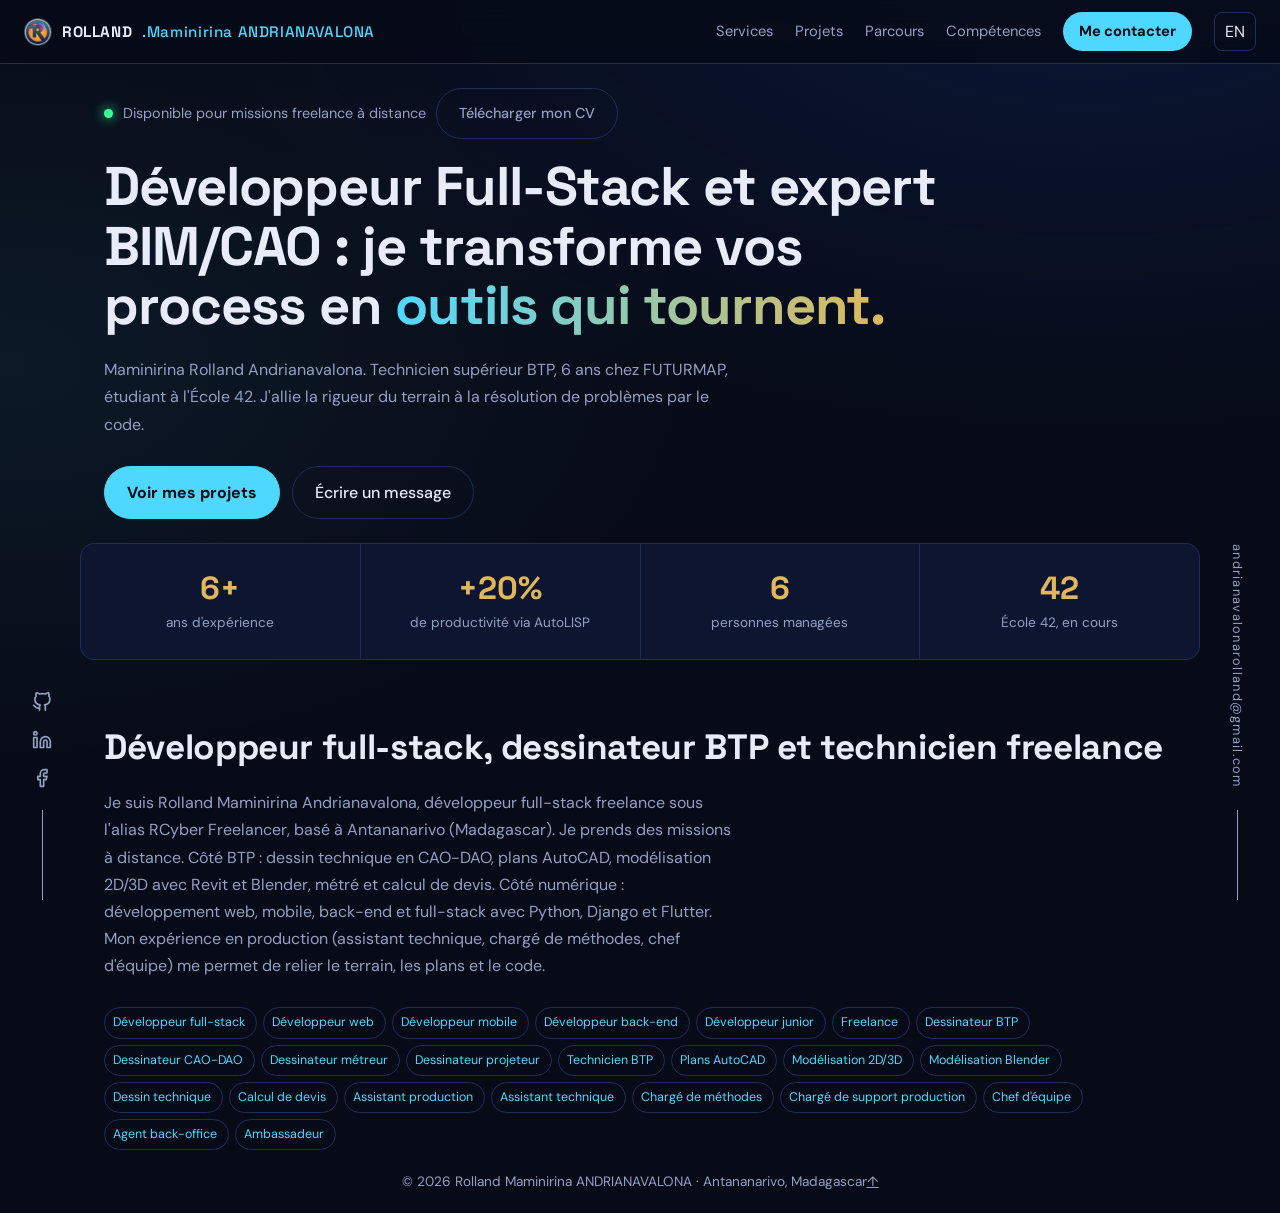
==== commit 9c0d17ed: "seo descriptor" ====
--- a/index.html
+++ b/index.html
@@ -4,20 +4,27 @@
 <head>
   <meta charset="utf-8">
   <meta name="viewport" content="width=device-width, initial-scale=1">
-  <title>Rolland Andrianavalona — Développeur Full-Stack, Django, BIM & CAO | RCyber Freelancer</title>
-  <meta name="description"
-    content="Développeur Full-Stack (Python, Django, C/C++) et technicien BTP expert BIM/CAO (Revit, AutoCAD, IFC) à Madagascar. Applications sur mesure, automatisation AutoLISP, visualisation IFC. Missions freelance à distance.">
+  <title>Rolland Maminirina Andrianavalona | Développeur Full-Stack – RCyber Freelancer</title>
+  <meta name="description" content="Rolland Maminirina Andrianavalona, développeur full-stack (Python, Django, Flutter) et dessinateur BTP CAO-DAO. Alias freelance : RCyber Freelancer, Madagascar.">
   <meta name="author" content="Maminirina Rolland Andrianavalona">
+  <meta name="robots" content="index, follow, max-image-preview:large, max-snippet:-1">
   <meta name="theme-color" content="#070b17">
   <link rel="canonical" href="https://rollandmami.github.io/">
-  <meta property="og:type" content="website">
-  <meta property="og:title"
-    content="Rolland Maminirina Andrianavalona — Développeur Full-Stack, Django, BIM &amp; CAO | RCyber Freelancer">
-  <meta property="og:description"
-    content="Développeur Full-Stack (Python, Django, C/C++) et technicien BTP expert BIM/CAO (Revit, AutoCAD, IFC) à Madagascar. Applications sur mesure, automatisation AutoLISP, visualisation IFC. Missions freelance à distance.">
+  <meta property="og:type" content="profile">
+  <meta property="og:site_name" content="RCyber Freelancer">
+  <meta property="og:locale" content="fr_FR">
+  <meta property="og:locale:alternate" content="en_US">
+  <meta property="og:title" content="Rolland Maminirina Andrianavalona | Développeur Full-Stack – RCyber Freelancer">
+  <meta property="og:description" content="Rolland Maminirina Andrianavalona, développeur full-stack (Python, Django, Flutter) et dessinateur BTP CAO-DAO. Alias freelance : RCyber Freelancer, Madagascar.">
   <meta property="og:url" content="https://rollandmami.github.io/">
-  <meta property="og:image" content="https://rollandmami.github.io/assets/photo-profil.png">
+  <meta property="og:image" content="https://rollandmami.github.io/assets/og-cover.png">
+  <meta property="og:image:width" content="1200">
+  <meta property="og:image:height" content="630">
+  <meta property="og:image:alt" content="Rolland Maminirina Andrianavalona – développeur full-stack et dessinateur BTP, alias RCyber Freelancer">
   <meta name="twitter:card" content="summary_large_image">
+  <meta name="twitter:title" content="Rolland Maminirina Andrianavalona | Développeur Full-Stack – RCyber Freelancer">
+  <meta name="twitter:description" content="Rolland Maminirina Andrianavalona, développeur full-stack (Python, Django, Flutter) et dessinateur BTP CAO-DAO. Alias freelance : RCyber Freelancer, Madagascar.">
+  <meta name="twitter:image" content="https://rollandmami.github.io/assets/og-cover.png">
   <link rel="preconnect" href="https://fonts.googleapis.com">
   <link rel="preconnect" href="https://fonts.gstatic.com" crossorigin>
   <link
@@ -26,8 +33,160 @@
   <link rel="stylesheet" href="styles.css">
   <link rel="icon" href="assets/logo_rolland.ico">
   <script type="application/ld+json">
-{"@context":"https://schema.org","@type":"Person","name":"Maminirina Rolland Andrianavalona","alternateName":"RCyber Freelancer","url":"https://rollandmami.github.io/","image":"https://rollandmami.github.io/assets/photo-profil.png","jobTitle":"Développeur Full-Stack & Expert BIM/CAO","email":"andrianavalonarolland@gmail.com","address":{"@type":"PostalAddress","addressLocality":"Antananarivo","addressCountry":"MG"},"sameAs":["https://github.com/RollandMami"],"alumniOf":[{"@type":"EducationalOrganization","name":"École 42 Antananarivo"},{"@type":"EducationalOrganization","name":"IST-Tana"}],"knowsLanguage":["fr","en"],"knowsAbout":["Python","Django","C","C++","JavaScript","Flutter","Revit","AutoCAD","AutoLISP","BIM","IFC","Three.js"]}
-</script>
+{
+ "@context": "https://schema.org",
+ "@graph": [
+  {
+   "@type": "WebSite",
+   "@id": "https://rollandmami.github.io/#website",
+   "url": "https://rollandmami.github.io/",
+   "name": "Rolland Maminirina Andrianavalona",
+   "alternateName": [
+    "RCyber Freelancer",
+    "Portfolio de Rolland Andrianavalona"
+   ],
+   "inLanguage": "fr",
+   "publisher": {
+    "@id": "https://rollandmami.github.io/#rolland"
+   }
+  },
+  {
+   "@type": "Person",
+   "@id": "https://rollandmami.github.io/#rolland",
+   "name": "Rolland Maminirina Andrianavalona",
+   "alternateName": [
+    "Maminirina Rolland Andrianavalona",
+    "Rolland Andrianavalona",
+    "Andrianavalona Maminirina Rolland",
+    "RCyber Freelancer",
+    "RCyber"
+   ],
+   "givenName": "Maminirina Rolland",
+   "familyName": "Andrianavalona",
+   "url": "https://rollandmami.github.io/",
+   "image": "https://rollandmami.github.io/assets/photo-profil.png",
+   "email": "andrianavalonarolland@gmail.com",
+   "jobTitle": [
+    "Développeur full-stack",
+    "Développeur web",
+    "Développeur mobile",
+    "Développeur back-end",
+    "Développeur junior",
+    "Dessinateur BTP",
+    "Dessinateur CAO-DAO",
+    "Dessinateur métreur",
+    "Dessinateur projeteur",
+    "Technicien BTP",
+    "Chargé de méthodes",
+    "Chargé de support production",
+    "Assistant production",
+    "Assistant technique",
+    "Chef d'équipe",
+    "Agent back-office",
+    "Ambassadeur",
+    "Freelance"
+   ],
+   "description": "Rolland Maminirina Andrianavalona, développeur full-stack et dessinateur BTP CAO-DAO freelance (alias RCyber Freelancer) basé à Antananarivo, Madagascar.",
+   "address": {
+    "@type": "PostalAddress",
+    "addressLocality": "Antananarivo",
+    "addressCountry": "MG"
+   },
+   "sameAs": [
+    "https://github.com/RollandMami",
+    "https://www.linkedin.com/in/maminirina-rolland-andrianavalona-64a94a229/"
+   ],
+   "alumniOf": [
+    {
+     "@type": "EducationalOrganization",
+     "name": "École 42 Antananarivo"
+    },
+    {
+     "@type": "EducationalOrganization",
+     "name": "IST-Tana"
+    }
+   ],
+   "knowsLanguage": [
+    "fr",
+    "en"
+   ],
+   "knowsAbout": [
+    "Dessin BTP",
+    "CAO-DAO",
+    "AutoCAD",
+    "Revit",
+    "BIM",
+    "IFC",
+    "AutoLISP",
+    "pyRevit",
+    "Modélisation 2D",
+    "Modélisation 3D",
+    "Blender",
+    "Dessin technique",
+    "Plans AutoCAD",
+    "Calcul de devis",
+    "Métré",
+    "Python",
+    "Django",
+    "C",
+    "C++",
+    "JavaScript",
+    "Flutter",
+    "Three.js",
+    "Bash",
+    "Git",
+    "Jira",
+    "Développement web",
+    "Développement mobile",
+    "Développement back-end",
+    "Développement full-stack"
+   ]
+  },
+  {
+   "@type": "ProfessionalService",
+   "@id": "https://rollandmami.github.io/#service",
+   "name": "RCyber Freelancer",
+   "url": "https://rollandmami.github.io/",
+   "image": "https://rollandmami.github.io/assets/photo-profil.png",
+   "founder": {
+    "@id": "https://rollandmami.github.io/#rolland"
+   },
+   "provider": {
+    "@id": "https://rollandmami.github.io/#rolland"
+   },
+   "address": {
+    "@type": "PostalAddress",
+    "addressLocality": "Antananarivo",
+    "addressCountry": "MG"
+   },
+   "areaServed": [
+    {
+     "@type": "Country",
+     "name": "Madagascar"
+    },
+    {
+     "@type": "Place",
+     "name": "Remote / À distance"
+    }
+   ],
+   "email": "andrianavalonarolland@gmail.com",
+   "serviceType": [
+    "Développement full-stack web et mobile",
+    "Développement back-end Django",
+    "Développement mobile Flutter",
+    "Dessin BTP et plans AutoCAD",
+    "Dessin technique CAO-DAO",
+    "Modélisation 2D/3D Blender",
+    "Calcul de devis et métré",
+    "Maquettes BIM Revit et IFC",
+    "Développement back-end",
+    "Automatisation AutoLISP"
+   ],
+   "alternateName": "RCyber Freelancer – alias freelance de Rolland Maminirina Andrianavalona"
+  }
+ ]
+}
+  </script>
 </head>
 
 <body>
@@ -98,6 +257,13 @@
       <div><b>6</b><span data-fr="personnes managées" data-en="people managed">personnes managées</span></div>
       <div><b>42</b><span data-fr="École 42, en cours" data-en="École 42, ongoing">École 42, en cours</span></div>
     </section>
+
+    <section class="wrap roles" aria-labelledby="roles-title">
+      <h2 id="roles-title" data-fr="Développeur full-stack, dessinateur BTP et technicien freelance" data-en="Full-stack developer, construction draftsman and freelance technician">Développeur full-stack, dessinateur BTP et technicien freelance</h2>
+      <p class="lead" data-fr="Je suis Rolland Maminirina Andrianavalona, développeur full-stack freelance sous l'alias RCyber Freelancer, basé à Antananarivo (Madagascar). Je prends des missions à distance. Côté BTP : dessin technique en CAO-DAO, plans AutoCAD, modélisation 2D/3D avec Revit et Blender, métré et calcul de devis. Côté numérique : développement web, mobile, back-end et full-stack avec Python, Django et Flutter. Mon expérience en production (assistant technique, chargé de méthodes, chef d&#x27;équipe) me permet de relier le terrain, les plans et le code."
+        data-en="I am Rolland Maminirina Andrianavalona, a freelance full-stack developer working under the alias RCyber Freelancer, based in Antananarivo (Madagascar). I take on remote assignments. On the construction side: technical drawing in CAD/DAO, AutoCAD plans, 2D/3D modelling with Revit and Blender, quantity take-off and cost estimating. On the software side: web, mobile, back-end and full-stack development with Python, Django and Flutter. My production experience (technical assistant, methods officer, team leader) lets me connect the field, the drawings and the code.">Je suis Rolland Maminirina Andrianavalona, développeur full-stack freelance sous l'alias RCyber Freelancer, basé à Antananarivo (Madagascar). Je prends des missions à distance. Côté BTP : dessin technique en CAO-DAO, plans AutoCAD, modélisation 2D/3D avec Revit et Blender, métré et calcul de devis. Côté numérique : développement web, mobile, back-end et full-stack avec Python, Django et Flutter. Mon expérience en production (assistant technique, chargé de méthodes, chef d'équipe) me permet de relier le terrain, les plans et le code.</p>
+      <div class="chips"><span data-fr="Développeur full-stack" data-en="Full-stack developer">Développeur full-stack</span><span data-fr="Développeur web" data-en="Web developer">Développeur web</span><span data-fr="Développeur mobile" data-en="Mobile developer">Développeur mobile</span><span data-fr="Développeur back-end" data-en="Back-end developer">Développeur back-end</span><span data-fr="Développeur junior" data-en="Junior developer">Développeur junior</span><span data-fr="Freelance" data-en="Freelance">Freelance</span><span data-fr="Dessinateur BTP" data-en="Construction draftsman">Dessinateur BTP</span><span data-fr="Dessinateur CAO-DAO" data-en="CAD/DAO draftsman">Dessinateur CAO-DAO</span><span data-fr="Dessinateur métreur" data-en="Quantity-surveying draftsman">Dessinateur métreur</span><span data-fr="Dessinateur projeteur" data-en="Design draftsman">Dessinateur projeteur</span><span data-fr="Technicien BTP" data-en="Civil engineering technician">Technicien BTP</span><span data-fr="Plans AutoCAD" data-en="AutoCAD plans">Plans AutoCAD</span><span data-fr="Modélisation 2D/3D" data-en="2D/3D modelling">Modélisation 2D/3D</span><span data-fr="Modélisation Blender" data-en="Blender modelling">Modélisation Blender</span><span data-fr="Dessin technique" data-en="Technical drawing">Dessin technique</span><span data-fr="Calcul de devis" data-en="Cost estimating">Calcul de devis</span><span data-fr="Assistant production" data-en="Production assistant">Assistant production</span><span data-fr="Assistant technique" data-en="Technical assistant">Assistant technique</span><span data-fr="Chargé de méthodes" data-en="Methods officer">Chargé de méthodes</span><span data-fr="Chargé de support production" data-en="Production support officer">Chargé de support production</span><span data-fr="Chef d&#x27;équipe" data-en="Team leader">Chef d&#x27;équipe</span><span data-fr="Agent back-office" data-en="Back-office agent">Agent back-office</span><span data-fr="Ambassadeur" data-en="Ambassador">Ambassadeur</span></div>
+    </section>
   </main>
   <footer class="wrap foot"><span>© <span id="year"></span> Rolland Maminirina ANDRIANAVALONA · Antananarivo, Madagascar</span>
     <div class="social-inline"><a href="https://github.com/RollandMami" target="_blank" rel="noopener noreferrer"
--- a/styles.css
+++ b/styles.css
@@ -650,7 +650,8 @@
     box-shadow: 0 0 30px #4fd8ff33
 }
 
-.profile h3 {
+.profile h3,
+.profile .name {
     margin: 18px 0 12px
 }
 
@@ -793,4 +794,33 @@
 
 .lb-open {
     overflow: hidden
-}+}
+
+/* SEO : titre H1 des sous-pages (même rendu que l'ancien H2) + paragraphe d'introduction */
+.page-title {
+    font: 700 clamp(1.6rem, 3vw, 2.2rem)/1.2 'Space Grotesk', sans-serif;
+    margin-bottom: 20px;
+    letter-spacing: -.01em
+}
+
+.intro {
+    color: var(--mut);
+    max-width: 72ch;
+    margin: 0 0 28px
+}
+
+.roles {
+    padding-top: 40px
+}
+
+.roles h2 {
+    margin-bottom: 14px
+}
+
+.roles .chips {
+    margin-top: 18px
+}
+
+.profile .name {
+    font: 700 1.1rem 'Space Grotesk', sans-serif
+}
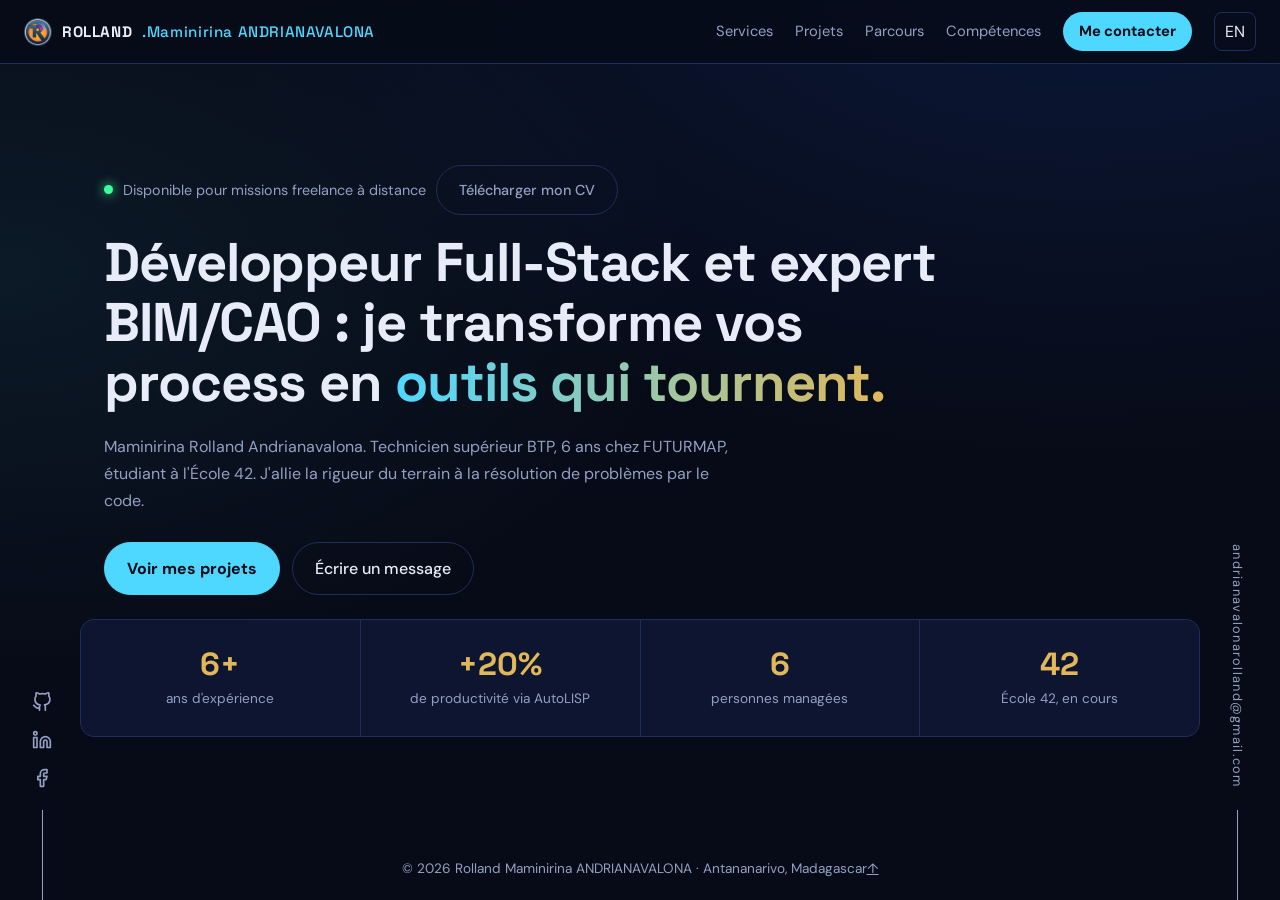
==== commit 8e9117c4: "contact and index" ====
--- a/index.html
+++ b/index.html
@@ -3,6 +3,7 @@
 
 <head>
   <meta charset="utf-8">
+  <meta name="google-site-verification" content="6sUJiCX7P1p0C1ohLUJYaeMn-H3hV9kjB8HRSkZtxRA" />
   <meta name="viewport" content="width=device-width, initial-scale=1">
   <title>Rolland Maminirina Andrianavalona | Développeur Full-Stack – RCyber Freelancer</title>
   <meta name="description" content="Rolland Maminirina Andrianavalona, développeur full-stack (Python, Django, Flutter) et dessinateur BTP CAO-DAO. Alias freelance : RCyber Freelancer, Madagascar.">
@@ -258,12 +259,6 @@
       <div><b>42</b><span data-fr="École 42, en cours" data-en="École 42, ongoing">École 42, en cours</span></div>
     </section>
 
-    <section class="wrap roles" aria-labelledby="roles-title">
-      <h2 id="roles-title" data-fr="Développeur full-stack, dessinateur BTP et technicien freelance" data-en="Full-stack developer, construction draftsman and freelance technician">Développeur full-stack, dessinateur BTP et technicien freelance</h2>
-      <p class="lead" data-fr="Je suis Rolland Maminirina Andrianavalona, développeur full-stack freelance sous l'alias RCyber Freelancer, basé à Antananarivo (Madagascar). Je prends des missions à distance. Côté BTP : dessin technique en CAO-DAO, plans AutoCAD, modélisation 2D/3D avec Revit et Blender, métré et calcul de devis. Côté numérique : développement web, mobile, back-end et full-stack avec Python, Django et Flutter. Mon expérience en production (assistant technique, chargé de méthodes, chef d&#x27;équipe) me permet de relier le terrain, les plans et le code."
-        data-en="I am Rolland Maminirina Andrianavalona, a freelance full-stack developer working under the alias RCyber Freelancer, based in Antananarivo (Madagascar). I take on remote assignments. On the construction side: technical drawing in CAD/DAO, AutoCAD plans, 2D/3D modelling with Revit and Blender, quantity take-off and cost estimating. On the software side: web, mobile, back-end and full-stack development with Python, Django and Flutter. My production experience (technical assistant, methods officer, team leader) lets me connect the field, the drawings and the code.">Je suis Rolland Maminirina Andrianavalona, développeur full-stack freelance sous l'alias RCyber Freelancer, basé à Antananarivo (Madagascar). Je prends des missions à distance. Côté BTP : dessin technique en CAO-DAO, plans AutoCAD, modélisation 2D/3D avec Revit et Blender, métré et calcul de devis. Côté numérique : développement web, mobile, back-end et full-stack avec Python, Django et Flutter. Mon expérience en production (assistant technique, chargé de méthodes, chef d'équipe) me permet de relier le terrain, les plans et le code.</p>
-      <div class="chips"><span data-fr="Développeur full-stack" data-en="Full-stack developer">Développeur full-stack</span><span data-fr="Développeur web" data-en="Web developer">Développeur web</span><span data-fr="Développeur mobile" data-en="Mobile developer">Développeur mobile</span><span data-fr="Développeur back-end" data-en="Back-end developer">Développeur back-end</span><span data-fr="Développeur junior" data-en="Junior developer">Développeur junior</span><span data-fr="Freelance" data-en="Freelance">Freelance</span><span data-fr="Dessinateur BTP" data-en="Construction draftsman">Dessinateur BTP</span><span data-fr="Dessinateur CAO-DAO" data-en="CAD/DAO draftsman">Dessinateur CAO-DAO</span><span data-fr="Dessinateur métreur" data-en="Quantity-surveying draftsman">Dessinateur métreur</span><span data-fr="Dessinateur projeteur" data-en="Design draftsman">Dessinateur projeteur</span><span data-fr="Technicien BTP" data-en="Civil engineering technician">Technicien BTP</span><span data-fr="Plans AutoCAD" data-en="AutoCAD plans">Plans AutoCAD</span><span data-fr="Modélisation 2D/3D" data-en="2D/3D modelling">Modélisation 2D/3D</span><span data-fr="Modélisation Blender" data-en="Blender modelling">Modélisation Blender</span><span data-fr="Dessin technique" data-en="Technical drawing">Dessin technique</span><span data-fr="Calcul de devis" data-en="Cost estimating">Calcul de devis</span><span data-fr="Assistant production" data-en="Production assistant">Assistant production</span><span data-fr="Assistant technique" data-en="Technical assistant">Assistant technique</span><span data-fr="Chargé de méthodes" data-en="Methods officer">Chargé de méthodes</span><span data-fr="Chargé de support production" data-en="Production support officer">Chargé de support production</span><span data-fr="Chef d&#x27;équipe" data-en="Team leader">Chef d&#x27;équipe</span><span data-fr="Agent back-office" data-en="Back-office agent">Agent back-office</span><span data-fr="Ambassadeur" data-en="Ambassador">Ambassadeur</span></div>
-    </section>
   </main>
   <footer class="wrap foot"><span>© <span id="year"></span> Rolland Maminirina ANDRIANAVALONA · Antananarivo, Madagascar</span>
     <div class="social-inline"><a href="https://github.com/RollandMami" target="_blank" rel="noopener noreferrer"
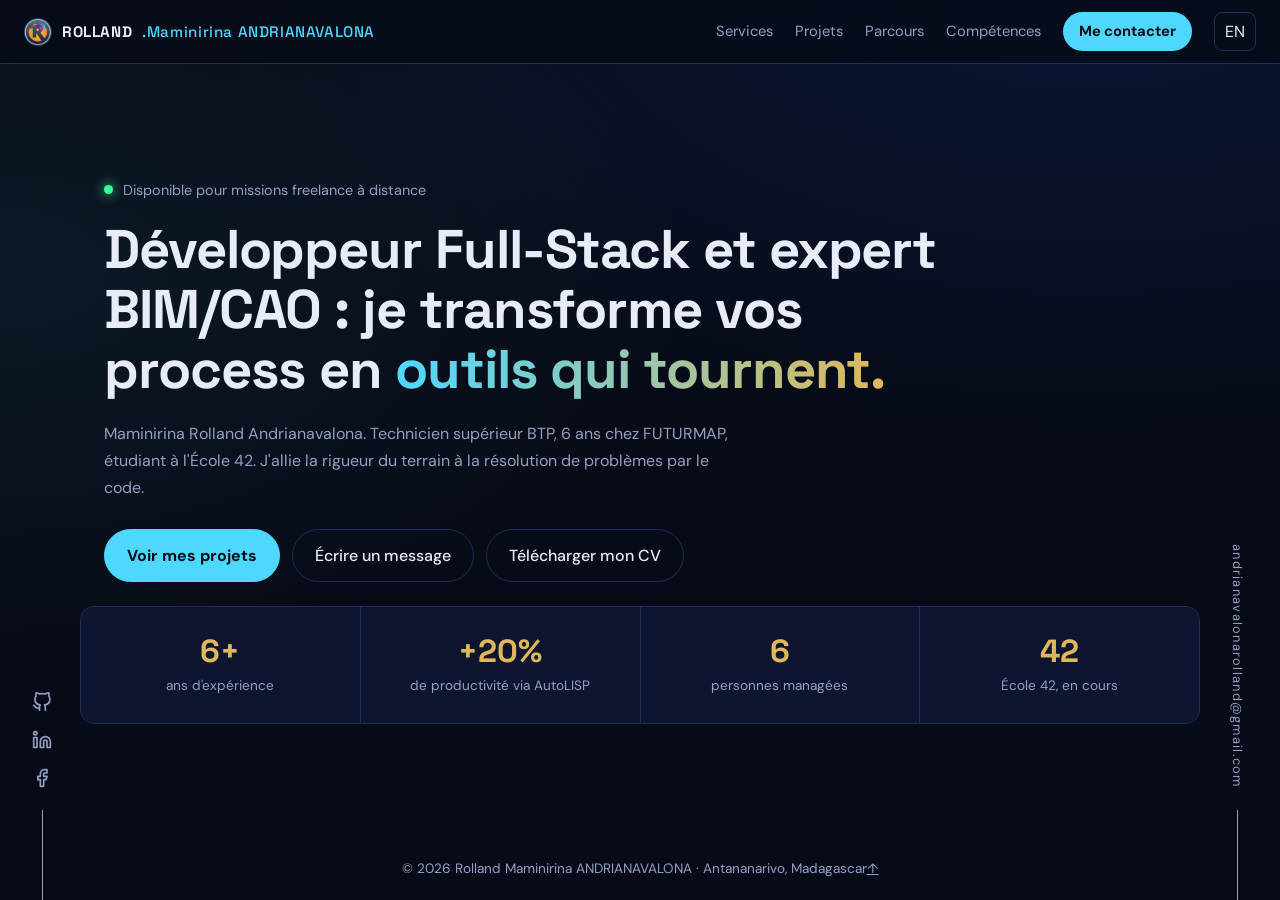
==== commit c48acea4: "cv open" ====
--- a/index.html
+++ b/index.html
@@ -230,9 +230,7 @@
     <section class="hero wrap" id="home">
       <div class="hero-text">
         <p class="status"><i></i><span data-fr="Disponible pour missions freelance à distance"
-            data-en="Available for remote freelance work">Disponible pour missions freelance à distance</span><a
-            class="btn" href="assets/cv-rolland-andrianavalona.pdf" download data-fr="Télécharger mon CV"
-            data-en="Download my CV">Télécharger mon CV</a></p>
+            data-en="Available for remote freelance work">Disponible pour missions freelance à distance</span></p>
         <h1
           data-fr="Développeur Full-Stack et expert BIM/CAO : je transforme vos process en <em>outils qui tournent.</em>"
           data-en="Full-Stack developer and BIM/CAD expert: I turn your workflows into <em>tools that run.</em>">
@@ -247,6 +245,9 @@
             projets</a>
           <a class="btn" href="mailto:andrianavalonarolland@gmail.com?subject=Projet%20freelance"
             data-fr="Écrire un message" data-en="Send a message">Écrire un message</a>
+            <a
+            class="btn" href="assets/cv-rolland-andrianavalona.pdf" target="_blank" data-fr="Télécharger mon CV"
+            data-en="Download my CV">Télécharger mon CV</a>
         </div>
       </div>
     </section>
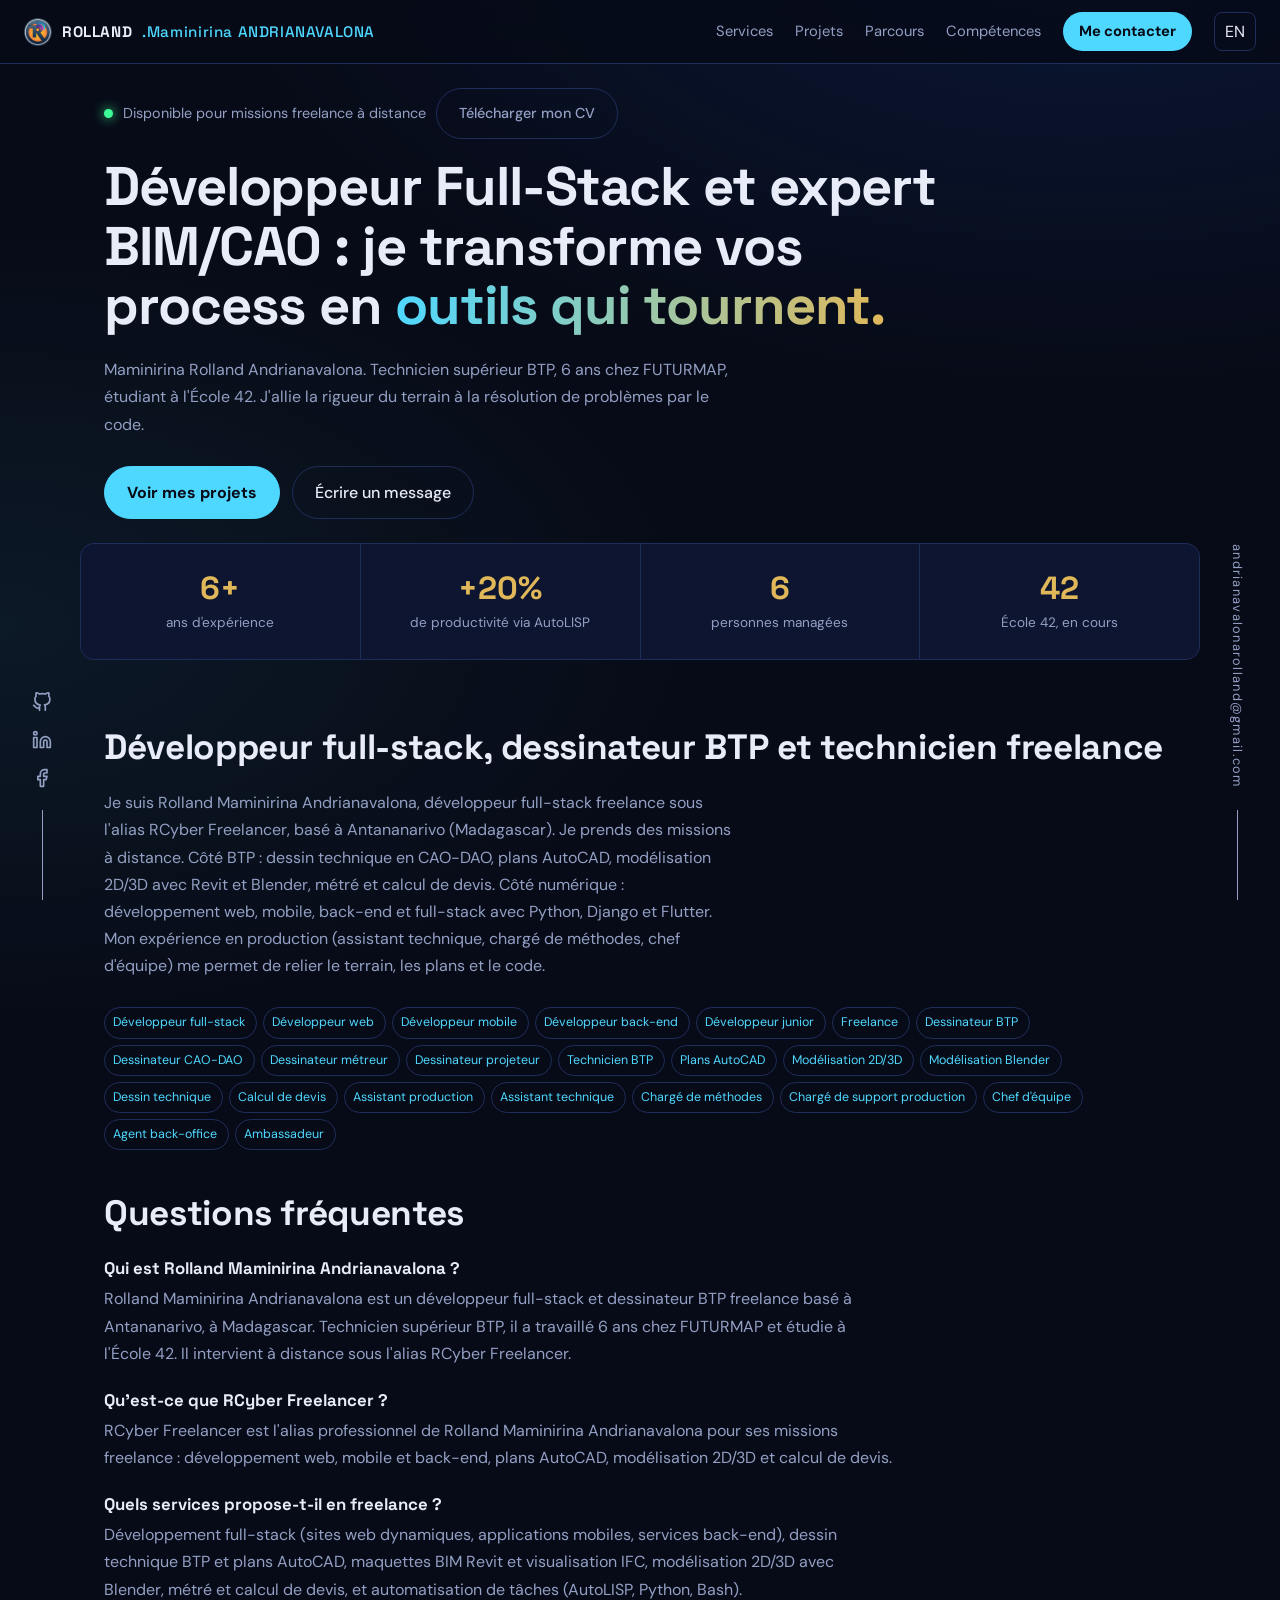
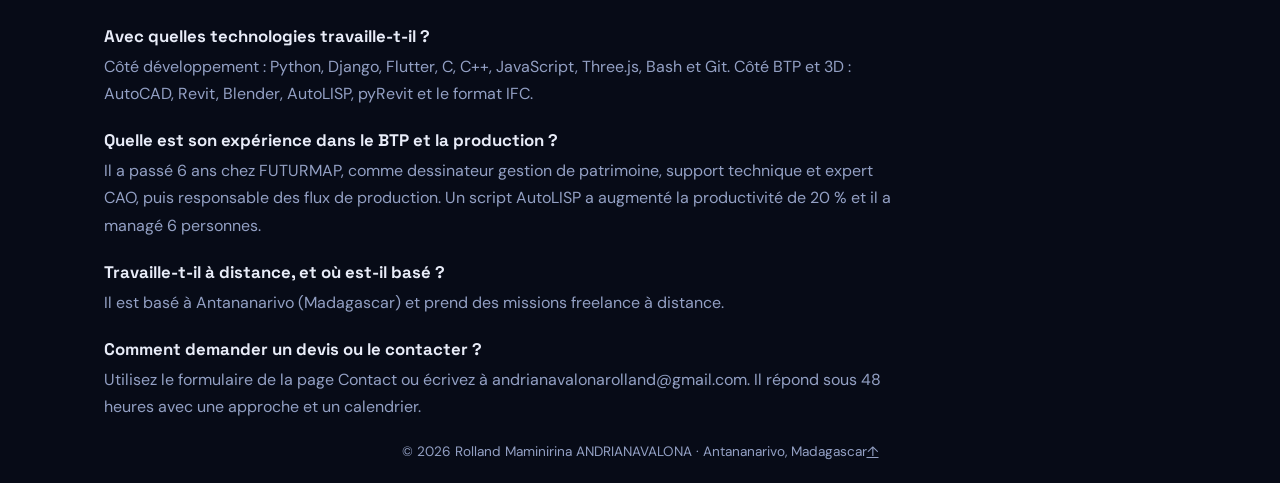
==== commit fc284fd5: "aeo et geo" ====
--- a/index.html
+++ b/index.html
@@ -184,6 +184,82 @@
     "Automatisation AutoLISP"
    ],
    "alternateName": "RCyber Freelancer – alias freelance de Rolland Maminirina Andrianavalona"
+  },
+  {
+   "@type": "WebPage",
+   "@id": "https://rollandmami.github.io/#webpage",
+   "url": "https://rollandmami.github.io/",
+   "name": "Rolland Maminirina Andrianavalona | Développeur Full-Stack – RCyber Freelancer",
+   "inLanguage": "fr",
+   "isPartOf": {
+    "@id": "https://rollandmami.github.io/#website"
+   },
+   "about": {
+    "@id": "https://rollandmami.github.io/#rolland"
+   },
+   "dateModified": "2026-11-26"
+  },
+  {
+   "@type": "FAQPage",
+   "@id": "https://rollandmami.github.io/#faq",
+   "mainEntity": [
+    {
+     "@type": "Question",
+     "name": "Qui est Rolland Maminirina Andrianavalona ?",
+     "acceptedAnswer": {
+      "@type": "Answer",
+      "text": "Rolland Maminirina Andrianavalona est un développeur full-stack et dessinateur BTP freelance basé à Antananarivo, à Madagascar. Technicien supérieur BTP, il a travaillé 6 ans chez FUTURMAP et étudie à l'École 42. Il intervient à distance sous l'alias RCyber Freelancer."
+     }
+    },
+    {
+     "@type": "Question",
+     "name": "Qu'est-ce que RCyber Freelancer ?",
+     "acceptedAnswer": {
+      "@type": "Answer",
+      "text": "RCyber Freelancer est l'alias professionnel de Rolland Maminirina Andrianavalona pour ses missions freelance : développement web, mobile et back-end, plans AutoCAD, modélisation 2D/3D et calcul de devis."
+     }
+    },
+    {
+     "@type": "Question",
+     "name": "Quels services propose-t-il en freelance ?",
+     "acceptedAnswer": {
+      "@type": "Answer",
+      "text": "Développement full-stack (sites web dynamiques, applications mobiles, services back-end), dessin technique BTP et plans AutoCAD, maquettes BIM Revit et visualisation IFC, modélisation 2D/3D avec Blender, métré et calcul de devis, et automatisation de tâches (AutoLISP, Python, Bash)."
+     }
+    },
+    {
+     "@type": "Question",
+     "name": "Avec quelles technologies travaille-t-il ?",
+     "acceptedAnswer": {
+      "@type": "Answer",
+      "text": "Côté développement : Python, Django, Flutter, C, C++, JavaScript, Three.js, Bash et Git. Côté BTP et 3D : AutoCAD, Revit, Blender, AutoLISP, pyRevit et le format IFC."
+     }
+    },
+    {
+     "@type": "Question",
+     "name": "Quelle est son expérience dans le BTP et la production ?",
+     "acceptedAnswer": {
+      "@type": "Answer",
+      "text": "Il a passé 6 ans chez FUTURMAP, comme dessinateur gestion de patrimoine, support technique et expert CAO, puis responsable des flux de production. Un script AutoLISP a augmenté la productivité de 20 % et il a managé 6 personnes."
+     }
+    },
+    {
+     "@type": "Question",
+     "name": "Travaille-t-il à distance, et où est-il basé ?",
+     "acceptedAnswer": {
+      "@type": "Answer",
+      "text": "Il est basé à Antananarivo (Madagascar) et prend des missions freelance à distance."
+     }
+    },
+    {
+     "@type": "Question",
+     "name": "Comment demander un devis ou le contacter ?",
+     "acceptedAnswer": {
+      "@type": "Answer",
+      "text": "Utilisez le formulaire de la page Contact ou écrivez à andrianavalonarolland@gmail.com. Il répond sous 48 heures avec une approche et un calendrier."
+     }
+    }
+   ]
   }
  ]
 }
@@ -230,7 +306,9 @@
     <section class="hero wrap" id="home">
       <div class="hero-text">
         <p class="status"><i></i><span data-fr="Disponible pour missions freelance à distance"
-            data-en="Available for remote freelance work">Disponible pour missions freelance à distance</span></p>
+            data-en="Available for remote freelance work">Disponible pour missions freelance à distance</span><a
+            class="btn" href="assets/cv-rolland-andrianavalona.pdf" download data-fr="Télécharger mon CV"
+            data-en="Download my CV">Télécharger mon CV</a></p>
         <h1
           data-fr="Développeur Full-Stack et expert BIM/CAO : je transforme vos process en <em>outils qui tournent.</em>"
           data-en="Full-Stack developer and BIM/CAD expert: I turn your workflows into <em>tools that run.</em>">
@@ -245,9 +323,6 @@
             projets</a>
           <a class="btn" href="mailto:andrianavalonarolland@gmail.com?subject=Projet%20freelance"
             data-fr="Écrire un message" data-en="Send a message">Écrire un message</a>
-            <a
-            class="btn" href="assets/cv-rolland-andrianavalona.pdf" target="_blank" data-fr="Télécharger mon CV"
-            data-en="Download my CV">Télécharger mon CV</a>
         </div>
       </div>
     </section>
@@ -260,6 +335,37 @@
       <div><b>42</b><span data-fr="École 42, en cours" data-en="École 42, ongoing">École 42, en cours</span></div>
     </section>
 
+    <section class="wrap roles" aria-labelledby="roles-title">
+      <h2 id="roles-title" data-fr="Développeur full-stack, dessinateur BTP et technicien freelance" data-en="Full-stack developer, construction draftsman and freelance technician">Développeur full-stack, dessinateur BTP et technicien freelance</h2>
+      <p class="lead" data-fr="Je suis Rolland Maminirina Andrianavalona, développeur full-stack freelance sous l'alias RCyber Freelancer, basé à Antananarivo (Madagascar). Je prends des missions à distance. Côté BTP : dessin technique en CAO-DAO, plans AutoCAD, modélisation 2D/3D avec Revit et Blender, métré et calcul de devis. Côté numérique : développement web, mobile, back-end et full-stack avec Python, Django et Flutter. Mon expérience en production (assistant technique, chargé de méthodes, chef d&#x27;équipe) me permet de relier le terrain, les plans et le code."
+        data-en="I am Rolland Maminirina Andrianavalona, a freelance full-stack developer working under the alias RCyber Freelancer, based in Antananarivo (Madagascar). I take on remote assignments. On the construction side: technical drawing in CAD/DAO, AutoCAD plans, 2D/3D modelling with Revit and Blender, quantity take-off and cost estimating. On the software side: web, mobile, back-end and full-stack development with Python, Django and Flutter. My production experience (technical assistant, methods officer, team leader) lets me connect the field, the drawings and the code.">Je suis Rolland Maminirina Andrianavalona, développeur full-stack freelance sous l'alias RCyber Freelancer, basé à Antananarivo (Madagascar). Je prends des missions à distance. Côté BTP : dessin technique en CAO-DAO, plans AutoCAD, modélisation 2D/3D avec Revit et Blender, métré et calcul de devis. Côté numérique : développement web, mobile, back-end et full-stack avec Python, Django et Flutter. Mon expérience en production (assistant technique, chargé de méthodes, chef d'équipe) me permet de relier le terrain, les plans et le code.</p>
+      <div class="chips"><span data-fr="Développeur full-stack" data-en="Full-stack developer">Développeur full-stack</span><span data-fr="Développeur web" data-en="Web developer">Développeur web</span><span data-fr="Développeur mobile" data-en="Mobile developer">Développeur mobile</span><span data-fr="Développeur back-end" data-en="Back-end developer">Développeur back-end</span><span data-fr="Développeur junior" data-en="Junior developer">Développeur junior</span><span data-fr="Freelance" data-en="Freelance">Freelance</span><span data-fr="Dessinateur BTP" data-en="Construction draftsman">Dessinateur BTP</span><span data-fr="Dessinateur CAO-DAO" data-en="CAD/DAO draftsman">Dessinateur CAO-DAO</span><span data-fr="Dessinateur métreur" data-en="Quantity-surveying draftsman">Dessinateur métreur</span><span data-fr="Dessinateur projeteur" data-en="Design draftsman">Dessinateur projeteur</span><span data-fr="Technicien BTP" data-en="Civil engineering technician">Technicien BTP</span><span data-fr="Plans AutoCAD" data-en="AutoCAD plans">Plans AutoCAD</span><span data-fr="Modélisation 2D/3D" data-en="2D/3D modelling">Modélisation 2D/3D</span><span data-fr="Modélisation Blender" data-en="Blender modelling">Modélisation Blender</span><span data-fr="Dessin technique" data-en="Technical drawing">Dessin technique</span><span data-fr="Calcul de devis" data-en="Cost estimating">Calcul de devis</span><span data-fr="Assistant production" data-en="Production assistant">Assistant production</span><span data-fr="Assistant technique" data-en="Technical assistant">Assistant technique</span><span data-fr="Chargé de méthodes" data-en="Methods officer">Chargé de méthodes</span><span data-fr="Chargé de support production" data-en="Production support officer">Chargé de support production</span><span data-fr="Chef d&#x27;équipe" data-en="Team leader">Chef d&#x27;équipe</span><span data-fr="Agent back-office" data-en="Back-office agent">Agent back-office</span><span data-fr="Ambassadeur" data-en="Ambassador">Ambassadeur</span></div>
+    </section>
+
+    <section class="wrap faq" id="faq" aria-labelledby="faq-title">
+      <h2 id="faq-title" data-fr="Questions fréquentes" data-en="Frequently asked questions">Questions fréquentes</h2>
+      <h3 data-fr="Qui est Rolland Maminirina Andrianavalona ?" data-en="Who is Rolland Maminirina Andrianavalona?">Qui est Rolland Maminirina Andrianavalona ?</h3>
+      <p data-fr="Rolland Maminirina Andrianavalona est un développeur full-stack et dessinateur BTP freelance basé à Antananarivo, à Madagascar. Technicien supérieur BTP, il a travaillé 6 ans chez FUTURMAP et étudie à l&#x27;École 42. Il intervient à distance sous l&#x27;alias RCyber Freelancer."
+        data-en="Rolland Maminirina Andrianavalona is a freelance full-stack developer and construction draftsman based in Antananarivo, Madagascar. A civil engineering technician, he worked 6 years at FUTURMAP and studies at École 42. He works remotely under the alias RCyber Freelancer.">Rolland Maminirina Andrianavalona est un développeur full-stack et dessinateur BTP freelance basé à Antananarivo, à Madagascar. Technicien supérieur BTP, il a travaillé 6 ans chez FUTURMAP et étudie à l&#x27;École 42. Il intervient à distance sous l&#x27;alias RCyber Freelancer.</p>
+      <h3 data-fr="Qu&#x27;est-ce que RCyber Freelancer ?" data-en="What is RCyber Freelancer?">Qu&#x27;est-ce que RCyber Freelancer ?</h3>
+      <p data-fr="RCyber Freelancer est l&#x27;alias professionnel de Rolland Maminirina Andrianavalona pour ses missions freelance : développement web, mobile et back-end, plans AutoCAD, modélisation 2D/3D et calcul de devis."
+        data-en="RCyber Freelancer is the professional alias Rolland Maminirina Andrianavalona uses for his freelance work: web, mobile and back-end development, AutoCAD plans, 2D/3D modelling and cost estimating.">RCyber Freelancer est l&#x27;alias professionnel de Rolland Maminirina Andrianavalona pour ses missions freelance : développement web, mobile et back-end, plans AutoCAD, modélisation 2D/3D et calcul de devis.</p>
+      <h3 data-fr="Quels services propose-t-il en freelance ?" data-en="Which freelance services does he offer?">Quels services propose-t-il en freelance ?</h3>
+      <p data-fr="Développement full-stack (sites web dynamiques, applications mobiles, services back-end), dessin technique BTP et plans AutoCAD, maquettes BIM Revit et visualisation IFC, modélisation 2D/3D avec Blender, métré et calcul de devis, et automatisation de tâches (AutoLISP, Python, Bash)."
+        data-en="Full-stack development (dynamic websites, mobile apps, back-end services), construction technical drawing and AutoCAD plans, Revit BIM models and IFC visualization, 2D/3D modelling with Blender, quantity take-off and cost estimating, and task automation (AutoLISP, Python, Bash).">Développement full-stack (sites web dynamiques, applications mobiles, services back-end), dessin technique BTP et plans AutoCAD, maquettes BIM Revit et visualisation IFC, modélisation 2D/3D avec Blender, métré et calcul de devis, et automatisation de tâches (AutoLISP, Python, Bash).</p>
+      <h3 data-fr="Avec quelles technologies travaille-t-il ?" data-en="Which technologies does he work with?">Avec quelles technologies travaille-t-il ?</h3>
+      <p data-fr="Côté développement : Python, Django, Flutter, C, C++, JavaScript, Three.js, Bash et Git. Côté BTP et 3D : AutoCAD, Revit, Blender, AutoLISP, pyRevit et le format IFC."
+        data-en="On the development side: Python, Django, Flutter, C, C++, JavaScript, Three.js, Bash and Git. On the construction and 3D side: AutoCAD, Revit, Blender, AutoLISP, pyRevit and the IFC format.">Côté développement : Python, Django, Flutter, C, C++, JavaScript, Three.js, Bash et Git. Côté BTP et 3D : AutoCAD, Revit, Blender, AutoLISP, pyRevit et le format IFC.</p>
+      <h3 data-fr="Quelle est son expérience dans le BTP et la production ?" data-en="What is his construction and production experience?">Quelle est son expérience dans le BTP et la production ?</h3>
+      <p data-fr="Il a passé 6 ans chez FUTURMAP, comme dessinateur gestion de patrimoine, support technique et expert CAO, puis responsable des flux de production. Un script AutoLISP a augmenté la productivité de 20 % et il a managé 6 personnes."
+        data-en="He spent 6 years at FUTURMAP, as heritage-management draftsman, technical support and CAD expert, then production flow manager. An AutoLISP script raised productivity by 20% and he managed 6 people.">Il a passé 6 ans chez FUTURMAP, comme dessinateur gestion de patrimoine, support technique et expert CAO, puis responsable des flux de production. Un script AutoLISP a augmenté la productivité de 20 % et il a managé 6 personnes.</p>
+      <h3 data-fr="Travaille-t-il à distance, et où est-il basé ?" data-en="Does he work remotely, and where is he based?">Travaille-t-il à distance, et où est-il basé ?</h3>
+      <p data-fr="Il est basé à Antananarivo (Madagascar) et prend des missions freelance à distance."
+        data-en="He is based in Antananarivo (Madagascar) and takes on remote freelance assignments.">Il est basé à Antananarivo (Madagascar) et prend des missions freelance à distance.</p>
+      <h3 data-fr="Comment demander un devis ou le contacter ?" data-en="How can I request a quote or contact him?">Comment demander un devis ou le contacter ?</h3>
+      <p data-fr="Utilisez le formulaire de la page Contact ou écrivez à andrianavalonarolland@gmail.com. Il répond sous 48 heures avec une approche et un calendrier."
+        data-en="Use the form on the Contact page or email andrianavalonarolland@gmail.com. He replies within 48 hours with an approach and a timeline.">Utilisez le formulaire de la page Contact ou écrivez à andrianavalonarolland@gmail.com. Il répond sous 48 heures avec une approche et un calendrier.</p>
+    </section>
   </main>
   <footer class="wrap foot"><span>© <span id="year"></span> Rolland Maminirina ANDRIANAVALONA · Antananarivo, Madagascar</span>
     <div class="social-inline"><a href="https://github.com/RollandMami" target="_blank" rel="noopener noreferrer"
--- a/styles.css
+++ b/styles.css
@@ -824,3 +824,22 @@
 .profile .name {
     font: 700 1.1rem 'Space Grotesk', sans-serif
 }
+
+.faq {
+    padding-top: 40px
+}
+
+.faq h2 {
+    margin-bottom: 14px
+}
+
+.faq h3 {
+    font: 700 1.05rem 'Space Grotesk', sans-serif;
+    margin: 22px 0 6px
+}
+
+.faq p {
+    color: var(--mut);
+    max-width: 72ch;
+    margin: 0
+}
